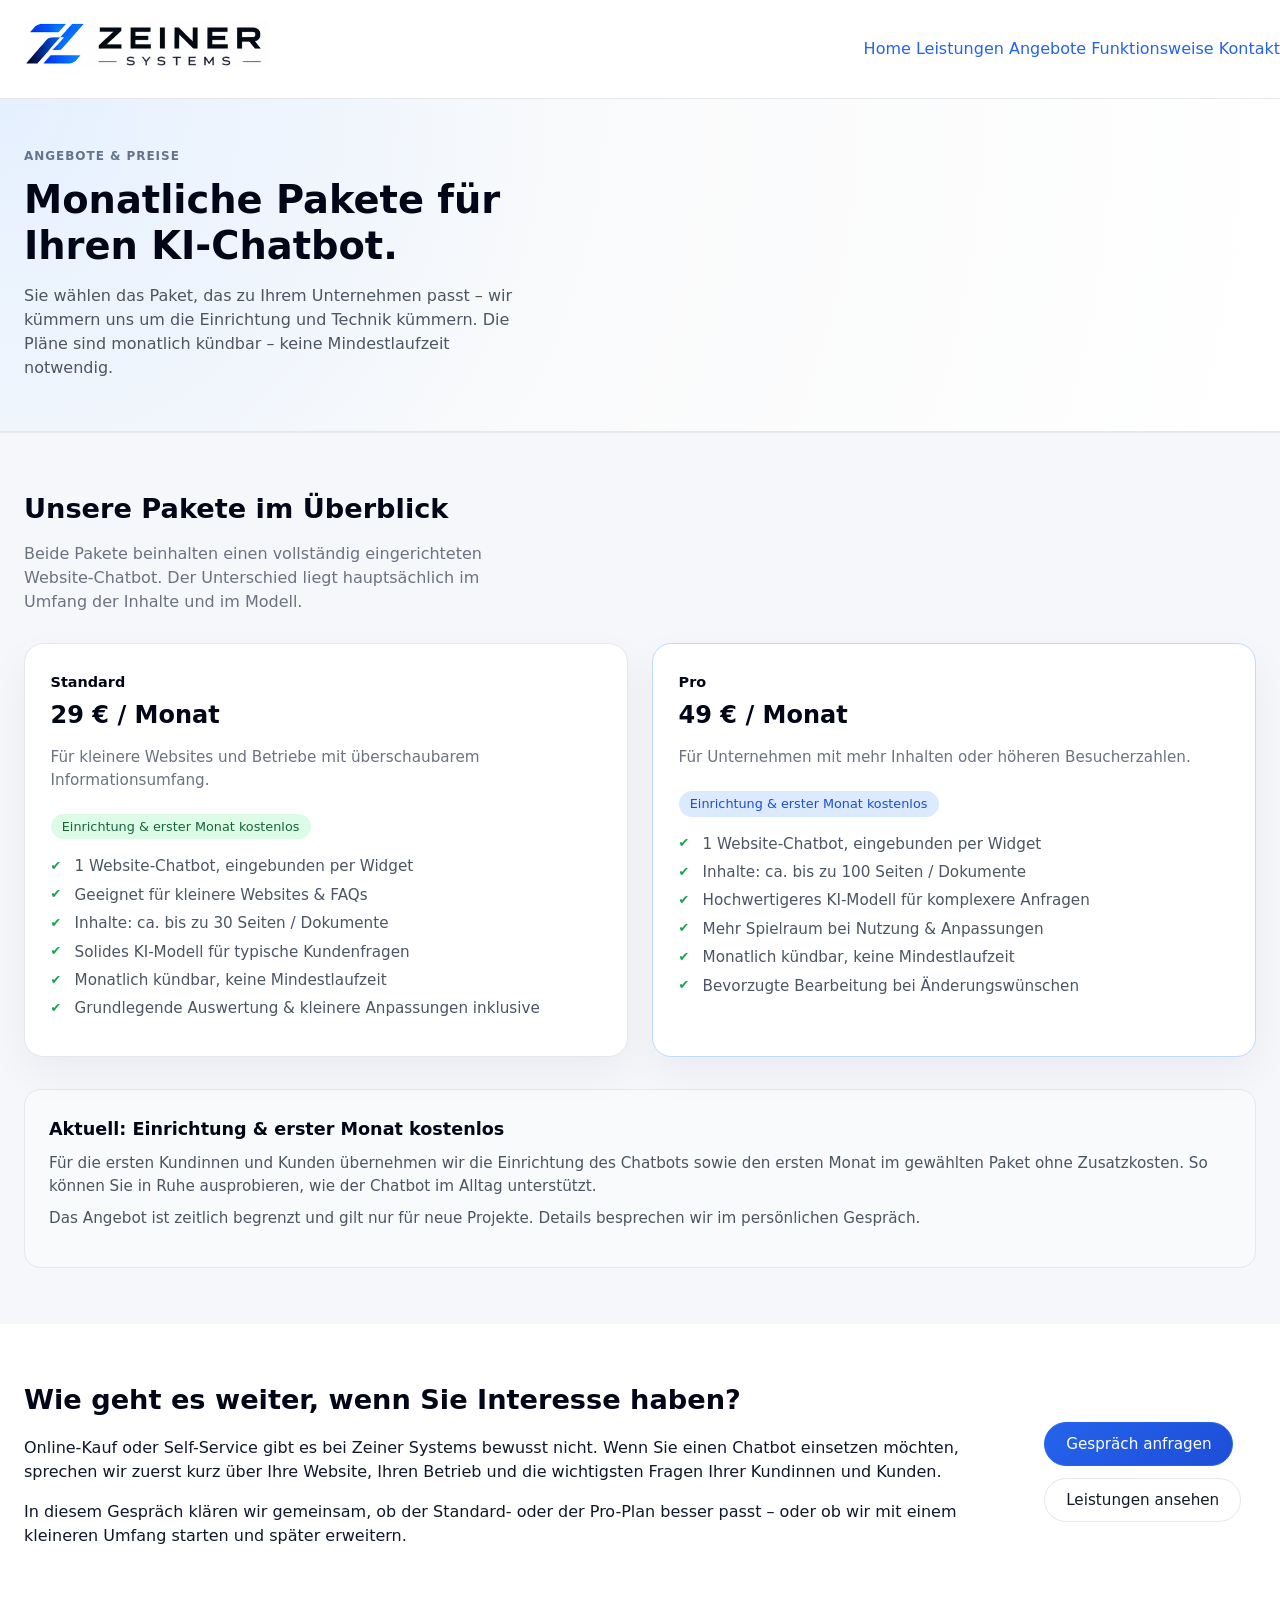
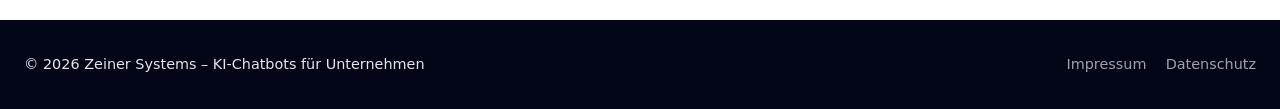
==== angebote.html @ 6e6777f0 "changes" ====
<!DOCTYPE html>
<html lang="de">
<head>
  <meta charset="UTF-8" />
  <title>Angebote &amp; Preise – Zeiner Systems</title>
  <meta name="viewport" content="width=device-width, initial-scale=1" />
  <meta
    name="description"
    content="Übersicht über die monatlichen Pakete von Zeiner Systems – Standard- und Pro-Plan für Ihren KI-Chatbot."
  />
  <link rel="stylesheet" href="style.css" />
</head>
<body>
  <!-- Header / Navigation -->
  <header class="site-header">
    <div class="container header-inner">
      <div class="logo">
        <a href="index.html">
          <img
            src="assets/logo-zeiner-systems.png"
            alt="Zeiner Systems Logo"
            class="logo-image"
          />
        </a>
      </div>
      <nav class="main-nav">
        <a href="index.html">Home</a>
        <a href="leistungen.html">Leistungen</a>
        <a href="angebote.html">Angebote</a>
        <a href="funktionsweise.html">Funktionsweise</a>
        <a href="kontakt.html">Kontakt</a>
      </nav>
    </div>
  </header>

  <main>
    <!-- Page-Hero: kurzer Überblick -->
    <section class="page-hero">
      <div class="container">
        <div class="page-hero-inner">
          <p class="page-eyebrow">Angebote &amp; Preise</p>
          <h1>Monatliche Pakete für Ihren KI-Chatbot.</h1>
          <p class="page-hero-text">
  Sie wählen das Paket, das zu Ihrem Unternehmen passt – wir kümmern uns um die Einrichtung und
  Technik kümmern. Die Pläne sind monatlich kündbar – keine Mindestlaufzeit notwendig.
</p>
        </div>
      </div>
    </section>

    <!-- Pakete: Standard & Pro -->
    <section class="section section-soft">
      <div class="container">
        <h2>Unsere Pakete im Überblick</h2>
        <p class="section-intro">
          Beide Pakete beinhalten einen vollständig eingerichteten Website-Chatbot.
          Der Unterschied liegt hauptsächlich im Umfang der Inhalte und im Modell.
        </p>

        <div class="pricing-grid">
          <!-- Standard-Plan -->
          <article class="pricing-card">
            <div class="pricing-label">Standard</div>
            <p class="pricing-price">29&nbsp;€ / Monat</p>
            <p class="pricing-tagline">
              Für kleinere Websites und Betriebe mit überschaubarem Informationsumfang.
            </p>
            <p class="pricing-badge">
              Einrichtung &amp; erster Monat kostenlos
            </p>
<ul class="check-list">
  <li>1 Website-Chatbot, eingebunden per Widget</li>
  <li>Geeignet für kleinere Websites &amp; FAQs</li>
  <li>Inhalte: ca. bis zu 30 Seiten / Dokumente</li>
  <li>Solides KI-Modell für typische Kundenfragen</li>
  <li>Monatlich kündbar, keine Mindestlaufzeit</li>
  <li>Grundlegende Auswertung &amp; kleinere Anpassungen inklusive</li>
</ul>
          </article>

          <!-- Pro-Plan -->
          <article class="pricing-card pricing-card-pro">
            <div class="pricing-label">Pro</div>
            <p class="pricing-price">49&nbsp;€ / Monat</p>
            <p class="pricing-tagline">
              Für Unternehmen mit mehr Inhalten oder höheren Besucherzahlen.
            </p>
            <p class="pricing-badge">
              Einrichtung &amp; erster Monat kostenlos
            </p>
<ul class="check-list">
  <li>1 Website-Chatbot, eingebunden per Widget</li>
  <li>Inhalte: ca. bis zu 100 Seiten / Dokumente</li>
  <li>Hochwertigeres KI-Modell für komplexere Anfragen</li>
  <li>Mehr Spielraum bei Nutzung &amp; Anpassungen</li>
  <li>Monatlich kündbar, keine Mindestlaufzeit</li>
  <li>Bevorzugte Bearbeitung bei Änderungswünschen</li>
</ul>
          </article>
        </div>

        <!-- Hinweis auf aktuelle Aktion (zusätzlich, etwas ausführlicher) -->
        <div class="card-soft">
          <h3>Aktuell: Einrichtung &amp; erster Monat kostenlos</h3>
          <p>
            Für die ersten Kundinnen und Kunden übernehmen wir die Einrichtung des Chatbots
            sowie den ersten Monat im gewählten Paket ohne Zusatzkosten. So können Sie in Ruhe
            ausprobieren, wie der Chatbot im Alltag unterstützt.
          </p>
          <p class="card-soft-note">
            Das Angebot ist zeitlich begrenzt und gilt nur für neue Projekte.
            Details besprechen wir im persönlichen Gespräch.
          </p>
        </div>
      </div>
    </section>

    <!-- Wie Sie starten können -->
    <section class="section">
      <div class="container cta-row">
        <div>
          <h2>Wie geht es weiter, wenn Sie Interesse haben?</h2>
          <p>
            Online-Kauf oder Self-Service gibt es bei Zeiner Systems bewusst nicht.
            Wenn Sie einen Chatbot einsetzen möchten, sprechen wir zuerst kurz über Ihre
            Website, Ihren Betrieb und die wichtigsten Fragen Ihrer Kundinnen und Kunden.
          </p>
          <p>
            In diesem Gespräch klären wir gemeinsam, ob der Standard- oder der Pro-Plan besser passt
            – oder ob wir mit einem kleineren Umfang starten und später erweitern.
          </p>
        </div>
        <div class="cta-actions">
          <a href="kontakt.html" class="btn btn-primary">Gespräch anfragen</a>
          <a href="leistungen.html" class="btn btn-secondary">Leistungen ansehen</a>
        </div>
      </div>
    </section>
  </main>

  <!-- Footer -->
  <footer class="site-footer">
    <div class="container footer-inner">
      <div class="footer-left">
        <p>© <span id="year"></span> Zeiner Systems – KI-Chatbots für Unternehmen</p>
      </div>
      <div class="footer-right">
        <a href="impressum.html">Impressum</a>
        <a href="datenschutz.html">Datenschutz</a>
      </div>
    </div>
    <script>
      document.getElementById("year").textContent = new Date().getFullYear();
    </script>
  </footer>
</body>
</html>
---- style.css ----
/* Grund-Setup / Reset light */
*,
*::before,
*::after {
  box-sizing: border-box;
}

html {
  scroll-behavior: smooth;
}

body {
  margin: 0;
  font-family: system-ui, -apple-system, BlinkMacSystemFont, "Segoe UI", sans-serif;
  color: #0f172a;
  background-color: #ffffff;
  line-height: 1.5;
  overflow-x: hidden;
}

/* Links allgemein */
a {
  color: #2563eb;
  text-decoration: none;
}

a:hover {
  text-decoration: underline;
}

/* Container für zentrierten Inhalt */
.container {
  max-width: 1280px;
  margin: 0 auto;
  padding: 0 1.5rem;
}

/* Header / Navigation */
.site-header {
  background-color: #ffffff;
  border-bottom: 1px solid #e5e7eb;
  position: sticky;
  top: 0;
  z-index: 40;
}

.header-inner {
  display: flex;
  align-items: center;
  justify-content: space-between;
  padding: 0.6rem 0;
}

.logo a {
  display: inline-flex;
  align-items: center;
  text-decoration: none;
}

.logo {
  margin-left: 0;
}

.logo-image {
  height: 72px;
  display: block;
}

/* Hamburger Button */
.menu-toggle {
  width: 52px;
  height: 52px;
  border-radius: 999px;
  border: 1px solid #dbeafe;
  background: #ffffff;
  display: inline-flex;
  flex-direction: column;
  justify-content: center;
  align-items: center;
  gap: 0.28rem;
  cursor: pointer;
  box-shadow: 0 10px 24px rgba(15, 23, 42, 0.05);
  transition:
    transform 0.14s ease-out,
    box-shadow 0.14s ease-out,
    border-color 0.14s ease-out,
    background-color 0.14s ease-out;
}

.menu-toggle:hover {
  transform: translateY(-1px);
  border-color: #93c5fd;
  background-color: #f8fbff;
  box-shadow: 0 14px 28px rgba(15, 23, 42, 0.08);
}

.menu-toggle span {
  width: 22px;
  height: 2px;
  border-radius: 999px;
  background-color: #0f172a;
  display: block;
}

/* Drawer */
.drawer-backdrop {
  position: fixed;
  inset: 0;
  background: rgba(2, 6, 23, 0.42);
  opacity: 0;
  visibility: hidden;
  transition: opacity 0.2s ease-out, visibility 0.2s ease-out;
  z-index: 45;
}

.site-drawer {
  position: fixed;
  top: 0;
  right: 0;
  width: min(220px, 92vw);
  height: 100vh;
  background: #ffffff;
  border-left: 1px solid #e5e7eb;
  box-shadow: -18px 0 40px rgba(15, 23, 42, 0.12);
  padding: 1.1rem 1.2rem 1.4rem;
  transform: translateX(100%);
  transition: transform 0.24s ease-out;
  z-index: 50;
  display: flex;
  flex-direction: column;
}

body.drawer-open .drawer-backdrop {
  opacity: 1;
  visibility: visible;
}

body.drawer-open .site-drawer {
  transform: translateX(0);
}

body.drawer-open {
  overflow: hidden;
}

.drawer-header {
  display: flex;
  align-items: center;
  justify-content: space-between;
  gap: 1rem;
  margin-bottom: 1rem;
}

.drawer-title {
  margin: 0;
  font-size: 0.95rem;
  font-weight: 600;
  color: #0f172a;
}

.drawer-close {
  width: 44px;
  height: 44px;
  border-radius: 999px;
  border: 1px solid #e5e7eb;
  background: #ffffff;
  position: relative;
  cursor: pointer;
}

.drawer-close span {
  position: absolute;
  top: 50%;
  left: 50%;
  width: 18px;
  height: 2px;
  background: #0f172a;
  border-radius: 999px;
}

.drawer-close span:first-child {
  transform: translate(-50%, -50%) rotate(45deg);
}

.drawer-close span:last-child {
  transform: translate(-50%, -50%) rotate(-45deg);
}

.drawer-nav {
  display: flex;
  flex-direction: column;
  gap: 0.4rem;
}

.drawer-nav a {
  display: block;
  padding: 0.85rem 0.95rem;
  border-radius: 0.9rem;
  color: #0f172a;
  font-weight: 500;
  text-decoration: none;
  background: #ffffff;
  transition: background-color 0.14s ease-out, color 0.14s ease-out;
}

.drawer-nav a:hover {
  background-color: #eff6ff;
  color: #1d4ed8;
  text-decoration: none;
}

.drawer-divider {
  height: 1px;
  background: #e5e7eb;
  margin: 1rem 0;
}

.drawer-nav-secondary a {
  color: #475569;
}

.drawer-cta {
  margin-top: auto;
  padding-top: 1.2rem;
}

/* Hero-Bereich Startseite */
.hero {
  background: radial-gradient(circle at top left, #e5f0ff 0%, #f9fafb 40%, #ffffff 100%);
  padding: 4rem 0 4.5rem;
  border-bottom: 1px solid #e5e7eb;
}

.hero-inner {
  display: flex;
  align-items: center;
  justify-content: space-between;
  gap: 3rem;
}

.hero-text {
  flex: 1;
  max-width: 560px;
}

.hero-text h1 {
  font-size: 2.6rem;
  line-height: 1.1;
  margin: 0 0 1rem;
  color: #020617;
}

.hero-text p {
  margin: 0 0 1.2rem;
  font-size: 1rem;
  color: #4b5563;
}

.hero-actions {
  display: flex;
  flex-wrap: wrap;
  gap: 0.75rem;
  margin-bottom: 0.75rem;
}

.hero-note {
  font-size: 0.9rem;
  color: #6b7280;
  max-width: 32rem;
}

/* Hero: rechte Seite (Video-Karte) */
.hero-media {
  flex: 1;
  display: flex;
  justify-content: flex-end;
}

.hero-video-card {
  width: 100%;
  max-width: 400px;
  border-radius: 1.5rem;
  border: 1px solid #e5e7eb;
  background: #ffffff;
  box-shadow: 0 18px 35px rgba(15, 23, 42, 0.08);
  padding: 1rem 1.2rem 1.3rem;
  display: flex;
  flex-direction: column;
  gap: 0.8rem;
}

.hero-video-label {
  display: inline-flex;
  align-items: center;
  padding: 0.25rem 0.7rem;
  border-radius: 999px;
  font-size: 0.8rem;
  font-weight: 500;
  background: #dbeafe;
  color: #1d4ed8;
}

.hero-video-placeholder {
  border-radius: 1.1rem;
  background: radial-gradient(circle at top left, #1d4ed8, #38bdf8 40%, #eef2ff 100%);
  padding: 1rem;
  min-height: 200px;
  display: flex;
  align-items: center;
  justify-content: center;
}

.hero-video-placeholder-inner {
  background-color: rgba(255, 255, 255, 0.9);
  border-radius: 0.9rem;
  padding: 0.9rem 1rem;
  max-width: 100%;
}

.hero-video-placeholder-inner p {
  margin: 0.4rem 0 0;
  font-size: 0.9rem;
  color: #4b5563;
}

.hero-video-dot-row {
  display: flex;
  gap: 0.25rem;
}

.hero-video-dot {
  width: 6px;
  height: 6px;
  border-radius: 999px;
  background-color: #9ca3af;
}

.hero-video-caption {
  margin: 0;
  font-size: 0.85rem;
  color: #6b7280;
}

/* Page-Hero für Unterseiten */
.page-hero {
  background: radial-gradient(circle at top left, #e5f0ff 0%, #f9fafb 45%, #ffffff 100%);
  border-bottom: 1px solid #e5e7eb;
  padding: 3rem 0 3.2rem;
}

.page-hero-inner {
  max-width: 32rem;
  margin: 0;
}

.page-eyebrow {
  text-transform: uppercase;
  letter-spacing: 0.08em;
  font-size: 0.75rem;
  font-weight: 600;
  color: #64748b;
  margin: 0 0 0.75rem;
}

.page-hero h1 {
  margin: 0 0 0.9rem;
  font-size: 2.4rem;
  line-height: 1.2;
  color: #020617;
}

.page-hero-text {
  margin: 0;
  font-size: 1rem;
  color: #4b5563;
}

/* Buttons */
.btn {
  display: inline-flex;
  align-items: center;
  justify-content: center;
  padding: 0.6rem 1.3rem;
  border-radius: 999px;
  font-size: 0.95rem;
  font-weight: 500;
  border: 1px solid transparent;
  cursor: pointer;
  white-space: nowrap;
}

.btn-primary {
  background: linear-gradient(135deg, #2563eb, #1d4ed8);
  color: #ffffff;
  border-color: #2563eb;
}

.btn-primary:hover {
  background: linear-gradient(135deg, #1d4ed8, #1e40af);
  border-color: #1d4ed8;
  text-decoration: none;
}

.btn-secondary {
  background-color: #ffffff;
  color: #111827;
  border-color: #e5e7eb;
}

.btn-secondary:hover {
  background-color: #f3f4f6;
  text-decoration: none;
}

/* Allgemeine Sektionen */
.section {
  padding: 3.5rem 0;
}

.section-alt {
  background-color: #ffffff;
  border-top: 1px solid #e5e7eb;
  border-bottom: 1px solid #e5e7eb;
}

.section-soft {
  background-color: #f5f7fb;
  border-top: 1px solid #e5e7eb;
}

.section h2 {
  font-size: 1.7rem;
  margin: 0 0 0.75rem;
  color: #020617;
}

.section-intro {
  margin: 0 0 1.8rem;
  color: #6b7280;
  max-width: 32rem;
}

/* Kachel-Grid (Übersicht auf Home) */
.section-tiles {
  background-color: #ffffff;
  border-bottom: 1px solid #e5e7eb;
}

.tile-grid {
  display: grid;
  grid-template-columns: repeat(auto-fit, minmax(230px, 1fr));
  gap: 1.5rem;
}

.tile {
  display: block;
  padding: 1.4rem 1.4rem 1.5rem;
  border-radius: 1rem;
  border: 1px solid #dbeafe;
  background: linear-gradient(135deg, #e0edff 0%, #f9fafb 50%, #ffffff 100%);
  text-decoration: none;
  color: inherit;
  box-shadow: 0 10px 24px rgba(15, 23, 42, 0.04);
  transition:
    transform 0.14s ease-out,
    box-shadow 0.14s ease-out,
    border-color 0.14s ease-out;
}

.tile h3 {
  margin: 0 0 0.5rem;
  font-size: 1.1rem;
  color: #0f172a;
}

.tile p {
  margin: 0;
  font-size: 0.95rem;
  color: #6b7280;
}

.tile:hover {
  transform: translateY(-3px);
  box-shadow: 0 16px 32px rgba(15, 23, 42, 0.1);
  border-color: #2563eb;
  background: linear-gradient(135deg, #dbeafe 0%, #eff6ff 50%, #ffffff 100%);
  text-decoration: none;
}

/* Leistungen: Service-Grid */
.service-grid {
  display: grid;
  grid-template-columns: repeat(auto-fit, minmax(240px, 1fr));
  gap: 1.5rem;
  margin-top: 1.8rem;
}

.service-card {
  position: relative;
  padding: 1.5rem 1.4rem 1.6rem;
  background-color: #f9fafb;
  border-radius: 1rem;
  border: 1px solid #e5e7eb;
  box-shadow: 0 12px 25px rgba(15, 23, 42, 0.04);
}

.service-card h3 {
  margin: 0 0 0.6rem;
  font-size: 1.1rem;
  color: #0f172a;
}

.service-card p {
  margin: 0;
  font-size: 0.95rem;
  color: #6b7280;
}

.service-pill {
  display: inline-flex;
  align-items: center;
  justify-content: center;
  padding: 0.18rem 0.7rem;
  border-radius: 999px;
  font-size: 0.75rem;
  font-weight: 600;
  letter-spacing: 0.08em;
  text-transform: uppercase;
  background-color: #dbeafe;
  color: #1d4ed8;
  margin-bottom: 0.75rem;
}

/* Card-Soft */
.card-soft {
  margin-top: 2rem;
  padding: 1.6rem 1.5rem 1.7rem;
  background-color: #f9fafb;
  border-radius: 1rem;
  border: 1px solid #e5e7eb;
}

.card-soft h3 {
  margin: 0 0 0.6rem;
  font-size: 1.1rem;
  color: #020617;
}

.card-soft p {
  margin: 0 0 0.6rem;
  font-size: 0.95rem;
  color: #4b5563;
}

.card-soft-note {
  font-size: 0.9rem;
  color: #6b7280;
}

/* Vorteile / Benefits */
.benefits {
  display: grid;
  grid-template-columns: repeat(auto-fit, minmax(230px, 1fr));
  gap: 1.5rem;
  margin-top: 1.8rem;
}

.benefit {
  padding: 1.4rem 1.4rem 1.5rem;
  background-color: #ffffff;
  border-radius: 1rem;
  border: 1px solid #e5e7eb;
}

.benefit h3 {
  margin: 0 0 0.5rem;
  font-size: 1.05rem;
  color: #111827;
}

.benefit p {
  margin: 0;
  font-size: 0.95rem;
  color: #6b7280;
}

/* Pricing (Angebote) */
.pricing-grid {
  display: grid;
  grid-template-columns: repeat(auto-fit, minmax(280px, 1fr));
  gap: 1.5rem;
  margin-top: 1.8rem;
}

.pricing-card {
  position: relative;
  padding: 1.8rem 1.6rem 1.9rem;
  background-color: #ffffff;
  border-radius: 1.2rem;
  border: 1px solid #e5e7eb;
  box-shadow: 0 16px 40px rgba(15, 23, 42, 0.05);
  transition:
    transform 0.16s ease-out,
    box-shadow 0.16s ease-out,
    border-color 0.16s ease-out,
    background-color 0.16s ease-out;
}

.pricing-card:hover {
  transform: translateY(-4px) scale(1.01);
  box-shadow: 0 22px 50px rgba(15, 23, 42, 0.08);
  border-color: #bfdbfe;
  background: radial-gradient(circle at top left, #eff6ff 0%, #ffffff 55%);
}

.pricing-label {
  font-size: 0.9rem;
  font-weight: 600;
  color: #020617;
  margin: 0 0 0.2rem;
}

.pricing-price {
  margin: 0.1rem 0 0.8rem;
  font-size: 1.5rem;
  font-weight: 600;
  color: #020617;
}

.pricing-tagline {
  margin: 0 0 0.6rem;
  font-size: 0.95rem;
  color: #6b7280;
}

.pricing-badge {
  display: inline-flex;
  align-items: center;
  padding: 0.2rem 0.7rem;
  border-radius: 999px;
  font-size: 0.8rem;
  font-weight: 500;
  background: #dcfce7;
  color: #166534;
  margin-bottom: 0.8rem;
}

.pricing-card-pro {
  border-color: #bfdbfe;
}

.pricing-card-pro .pricing-badge {
  background: #dbeafe;
  color: #1d4ed8;
}

/* Zwei-Spalten-Layout */
.two-column {
  display: grid;
  grid-template-columns: minmax(0, 1.1fr) minmax(0, 1fr);
  gap: 2rem;
}

.two-column p {
  color: #4b5563;
}

/* Info-Blocks */
.fast-grid {
  margin-top: 1.8rem;
}

.info-block {
  padding: 1.6rem 1.5rem 1.7rem;
  border-radius: 1rem;
  border: 1px solid #dbeafe;
  background: radial-gradient(circle at top left, #e0edff 0%, #f9fafb 45%, #ffffff 100%);
  box-shadow: 0 10px 24px rgba(15, 23, 42, 0.04);
}

.info-block h3 {
  margin: 0 0 0.6rem;
  font-size: 1.1rem;
  color: #020617;
}

.info-block p {
  margin: 0 0 0.75rem;
  font-size: 0.95rem;
  color: #4b5563;
}

.info-block-primary {
  border-color: #bfdbfe;
  background: radial-gradient(circle at top left, #dbeafe 0%, #eff6ff 45%, #ffffff 100%);
}

.info-note {
  margin-top: 0.4rem;
  font-size: 0.9rem;
  color: #6b7280;
}

/* Check-List */
.check-list {
  list-style: none;
  padding: 0;
  margin: 0.2rem 0 0;
}

.check-list li {
  position: relative;
  padding-left: 1.5rem;
  margin-bottom: 0.35rem;
  font-size: 0.95rem;
  color: #4b5563;
}

.check-list li::before {
  content: "✔";
  position: absolute;
  left: 0;
  top: 0.04rem;
  font-size: 0.8rem;
  color: #16a34a;
}

/* CTA-Reihe */
.cta-row {
  display: flex;
  align-items: center;
  justify-content: space-between;
  gap: 2rem;
}

.cta-actions {
  display: flex;
  flex-wrap: wrap;
  gap: 0.75rem;
}

/* Footer */
.site-footer {
  background-color: #020617;
  color: #e5e7eb;
  padding: 1.2rem 0;
  font-size: 0.9rem;
}

.footer-inner {
  display: flex;
  align-items: center;
  justify-content: space-between;
  gap: 1rem;
}

.footer-right {
  display: flex;
  gap: 1.2rem;
}

.footer-right a {
  color: #9ca3af;
}

.footer-right a:hover {
  color: #ffffff;
}

/* Responsiveness */
@media (max-width: 900px) {
  .logo-image {
    height: 54px;
  }

  .hero-inner {
    flex-direction: column;
    align-items: flex-start;
  }

  .hero-media {
    width: 100%;
    justify-content: flex-start;
  }

  .hero-video-card {
    max-width: 100%;
  }

  .two-column {
    grid-template-columns: minmax(0, 1fr);
  }

  .cta-row {
    flex-direction: column;
    align-items: flex-start;
  }
}

@media (max-width: 640px) {
  .hero {
    padding: 3rem 0 3.2rem;
  }

  .hero-text h1 {
    font-size: 2rem;
  }

  .page-hero {
    padding: 2.4rem 0 2.8rem;
  }

  .page-hero h1 {
    font-size: 1.8rem;
  }

  .logo-image {
    height: 42px;
  }

  .menu-toggle {
    width: 48px;
    height: 48px;
  }

  .site-footer {
    text-align: left;
  }

  .footer-inner {
    flex-direction: column;
    align-items: flex-start;
  }
}
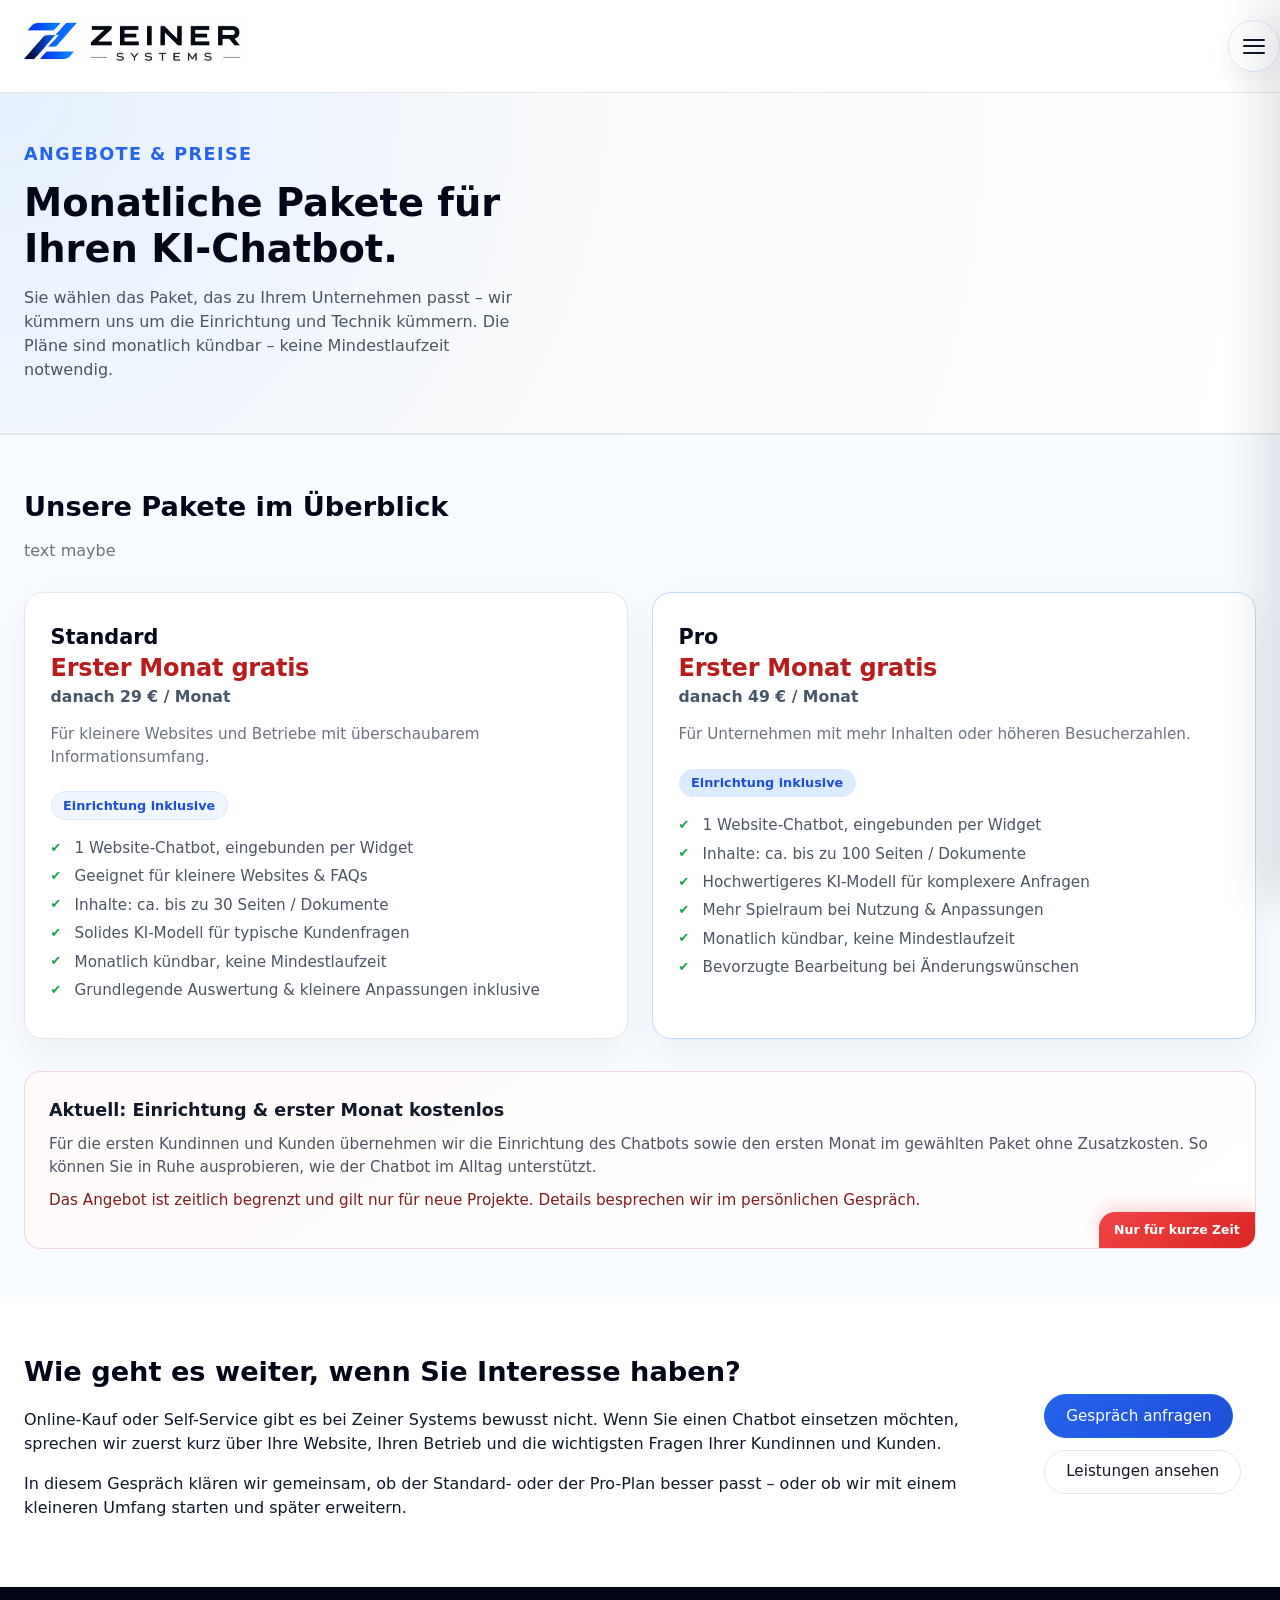
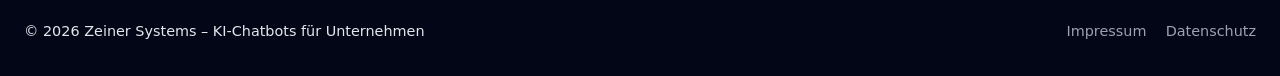
==== commit 5a458af3: "update" ====
--- a/angebote.html
+++ b/angebote.html
@@ -23,15 +23,53 @@
           />
         </a>
       </div>
-      <nav class="main-nav">
-        <a href="index.html">Home</a>
-        <a href="leistungen.html">Leistungen</a>
-        <a href="angebote.html">Angebote</a>
-        <a href="funktionsweise.html">Funktionsweise</a>
-        <a href="kontakt.html">Kontakt</a>
-      </nav>
+
+      <button
+        class="menu-toggle"
+        type="button"
+        aria-label="Menü öffnen"
+        aria-expanded="false"
+        aria-controls="site-drawer"
+      >
+        <span></span>
+        <span></span>
+        <span></span>
+      </button>
     </div>
   </header>
+
+  <!-- Overlay -->
+  <div class="drawer-backdrop" id="drawer-backdrop"></div>
+
+  <!-- Drawer / Seitenmenü -->
+  <aside class="site-drawer" id="site-drawer" aria-hidden="true">
+    <div class="drawer-header">
+      <p class="drawer-title">Menü</p>
+      <button class="drawer-close" type="button" aria-label="Menü schließen">
+        <span></span>
+        <span></span>
+      </button>
+    </div>
+
+    <nav class="drawer-nav">
+      <a href="index.html">Home</a>
+      <a href="leistungen.html">Leistungen & Ablauf</a>
+      <a href="angebote.html">Angebote</a>
+      <a href="funktionsweise.html">Funktionsweise</a>
+      <a href="kontakt.html">Kontakt</a>
+    </nav>
+
+    <div class="drawer-divider"></div>
+
+    <nav class="drawer-nav drawer-nav-secondary">
+      <a href="datenschutz.html">Datenschutz</a>
+      <a href="impressum.html">Impressum</a>
+    </nav>
+
+    <div class="drawer-cta">
+      <a href="kontakt.html" class="btn btn-primary">Gespräch anfragen</a>
+    </div>
+  </aside>
 
   <main>
     <!-- Page-Hero: kurzer Überblick -->
@@ -53,21 +91,19 @@
       <div class="container">
         <h2>Unsere Pakete im Überblick</h2>
         <p class="section-intro">
-          Beide Pakete beinhalten einen vollständig eingerichteten Website-Chatbot.
-          Der Unterschied liegt hauptsächlich im Umfang der Inhalte und im Modell.
-        </p>
-
+         text maybe
         <div class="pricing-grid">
           <!-- Standard-Plan -->
           <article class="pricing-card">
-            <div class="pricing-label">Standard</div>
-            <p class="pricing-price">29&nbsp;€ / Monat</p>
-            <p class="pricing-tagline">
-              Für kleinere Websites und Betriebe mit überschaubarem Informationsumfang.
-            </p>
-            <p class="pricing-badge">
-              Einrichtung &amp; erster Monat kostenlos
-            </p>
+           <div class="pricing-label">Standard</div>
+<p class="pricing-highlight">Erster Monat gratis</p>
+<p class="pricing-after">danach 29&nbsp;€ / Monat</p>
+<p class="pricing-tagline">
+  Für kleinere Websites und Betriebe mit überschaubarem Informationsumfang.
+</p>
+<p class="pricing-badge">
+  Einrichtung inklusive
+</p>
 <ul class="check-list">
   <li>1 Website-Chatbot, eingebunden per Widget</li>
   <li>Geeignet für kleinere Websites &amp; FAQs</li>
@@ -80,14 +116,15 @@
 
           <!-- Pro-Plan -->
           <article class="pricing-card pricing-card-pro">
-            <div class="pricing-label">Pro</div>
-            <p class="pricing-price">49&nbsp;€ / Monat</p>
-            <p class="pricing-tagline">
-              Für Unternehmen mit mehr Inhalten oder höheren Besucherzahlen.
-            </p>
-            <p class="pricing-badge">
-              Einrichtung &amp; erster Monat kostenlos
-            </p>
+          <div class="pricing-label">Pro</div>
+<p class="pricing-highlight">Erster Monat gratis</p>
+<p class="pricing-after">danach 49&nbsp;€ / Monat</p>
+<p class="pricing-tagline">
+  Für Unternehmen mit mehr Inhalten oder höheren Besucherzahlen.
+</p>
+<p class="pricing-badge">
+  Einrichtung inklusive
+</p>
 <ul class="check-list">
   <li>1 Website-Chatbot, eingebunden per Widget</li>
   <li>Inhalte: ca. bis zu 100 Seiten / Dokumente</li>
@@ -100,18 +137,20 @@
         </div>
 
         <!-- Hinweis auf aktuelle Aktion (zusätzlich, etwas ausführlicher) -->
-        <div class="card-soft">
-          <h3>Aktuell: Einrichtung &amp; erster Monat kostenlos</h3>
-          <p>
-            Für die ersten Kundinnen und Kunden übernehmen wir die Einrichtung des Chatbots
-            sowie den ersten Monat im gewählten Paket ohne Zusatzkosten. So können Sie in Ruhe
-            ausprobieren, wie der Chatbot im Alltag unterstützt.
-          </p>
-          <p class="card-soft-note">
-            Das Angebot ist zeitlich begrenzt und gilt nur für neue Projekte.
-            Details besprechen wir im persönlichen Gespräch.
-          </p>
-        </div>
+        <div class="card-soft promo-card">
+  <div class="promo-corner-badge">Nur für kurze Zeit</div>
+
+  <h3>Aktuell: Einrichtung &amp; erster Monat kostenlos</h3>
+  <p>
+    Für die ersten Kundinnen und Kunden übernehmen wir die Einrichtung des Chatbots
+    sowie den ersten Monat im gewählten Paket ohne Zusatzkosten. So können Sie in Ruhe
+    ausprobieren, wie der Chatbot im Alltag unterstützt.
+  </p>
+  <p class="card-soft-note">
+    Das Angebot ist zeitlich begrenzt und gilt nur für neue Projekte.
+    Details besprechen wir im persönlichen Gespräch.
+  </p>
+</div>
       </div>
     </section>
 
@@ -149,9 +188,11 @@
         <a href="datenschutz.html">Datenschutz</a>
       </div>
     </div>
-    <script>
-      document.getElementById("year").textContent = new Date().getFullYear();
-    </script>
   </footer>
+
+  <script src="script.js"></script>
+  <script>
+    document.getElementById("year").textContent = new Date().getFullYear();
+  </script>
 </body>
 </html>
--- a/style.css
+++ b/style.css
@@ -28,14 +28,14 @@
   text-decoration: underline;
 }
 
-/* Container für zentrierten Inhalt */
+/* Container */
 .container {
   max-width: 1280px;
   margin: 0 auto;
   padding: 0 1.5rem;
 }
 
-/* Header / Navigation */
+/* Header */
 .site-header {
   background-color: #ffffff;
   border-bottom: 1px solid #e5e7eb;
@@ -62,11 +62,11 @@
 }
 
 .logo-image {
-  height: 72px;
+  height: 66px;
   display: block;
 }
 
-/* Hamburger Button */
+/* Hamburger */
 .menu-toggle {
   width: 52px;
   height: 52px;
@@ -224,10 +224,10 @@
   padding-top: 1.2rem;
 }
 
-/* Hero-Bereich Startseite */
+/* Hero */
 .hero {
-  background: radial-gradient(circle at top left, #e5f0ff 0%, #f9fafb 40%, #ffffff 100%);
-  padding: 4rem 0 4.5rem;
+  background: radial-gradient(circle at top left, #dbeafe 0%, #eff6ff 34%, #ffffff 100%);
+  padding: 3.6rem 0 4rem;
   border-bottom: 1px solid #e5e7eb;
 }
 
@@ -243,33 +243,60 @@
   max-width: 560px;
 }
 
+.hero-eyebrow {
+  margin: 0 0 0.8rem;
+  font-size: 1.3rem;
+  font-weight: 600;
+  letter-spacing: 0.08em;
+  text-transform: uppercase;
+  color: #2563eb;
+}
+
 .hero-text h1 {
-  font-size: 2.6rem;
-  line-height: 1.1;
+  font-size: 2.7rem;
+  line-height: 1.08;
   margin: 0 0 1rem;
   color: #020617;
 }
 
-.hero-text p {
+.hero-lead {
   margin: 0 0 1.2rem;
-  font-size: 1rem;
-  color: #4b5563;
+  font-size: 1.02rem;
+  color: #475569;
+  max-width: 34rem;
 }
 
 .hero-actions {
   display: flex;
   flex-wrap: wrap;
   gap: 0.75rem;
-  margin-bottom: 0.75rem;
-}
-
-.hero-note {
-  font-size: 0.9rem;
-  color: #6b7280;
-  max-width: 32rem;
-}
-
-/* Hero: rechte Seite (Video-Karte) */
+  margin-bottom: 1rem;
+}
+
+.hero-badges {
+  display: flex;
+  flex-wrap: wrap;
+  gap: 0.6rem;
+}
+
+.hero-badges-top {
+  margin-top: 0.25rem;
+}
+
+.hero-badge {
+  display: inline-flex;
+  align-items: center;
+  padding: 0.42rem 0.82rem;
+  border-radius: 999px;
+  background: #ffffff;
+  border: 1px solid #dbeafe;
+  color: #334155;
+  font-size: 0.86rem;
+  font-weight: 500;
+  box-shadow: 0 8px 18px rgba(15, 23, 42, 0.04);
+}
+
+/* Hero rechts */
 .hero-media {
   flex: 1;
   display: flex;
@@ -280,7 +307,7 @@
   width: 100%;
   max-width: 400px;
   border-radius: 1.5rem;
-  border: 1px solid #e5e7eb;
+  border: 1px solid #dbeafe;
   background: #ffffff;
   box-shadow: 0 18px 35px rgba(15, 23, 42, 0.08);
   padding: 1rem 1.2rem 1.3rem;
@@ -302,7 +329,7 @@
 
 .hero-video-placeholder {
   border-radius: 1.1rem;
-  background: radial-gradient(circle at top left, #1d4ed8, #38bdf8 40%, #eef2ff 100%);
+  background: linear-gradient(135deg, #2563eb 0%, #38bdf8 55%, #e0f2fe 100%);
   padding: 1rem;
   min-height: 200px;
   display: flex;
@@ -311,7 +338,7 @@
 }
 
 .hero-video-placeholder-inner {
-  background-color: rgba(255, 255, 255, 0.9);
+  background-color: rgba(255, 255, 255, 0.92);
   border-radius: 0.9rem;
   padding: 0.9rem 1rem;
   max-width: 100%;
@@ -341,7 +368,7 @@
   color: #6b7280;
 }
 
-/* Page-Hero für Unterseiten */
+/* Unterseiten */
 .page-hero {
   background: radial-gradient(circle at top left, #e5f0ff 0%, #f9fafb 45%, #ffffff 100%);
   border-bottom: 1px solid #e5e7eb;
@@ -356,9 +383,9 @@
 .page-eyebrow {
   text-transform: uppercase;
   letter-spacing: 0.08em;
-  font-size: 0.75rem;
+  font-size: 1.1rem;
   font-weight: 600;
-  color: #64748b;
+  color: #2563eb;
   margin: 0 0 0.75rem;
 }
 
@@ -412,9 +439,9 @@
   text-decoration: none;
 }
 
-/* Allgemeine Sektionen */
+/* Sektionen */
 .section {
-  padding: 3.5rem 0;
+  padding: 3.2rem 0;
 }
 
 .section-alt {
@@ -424,7 +451,7 @@
 }
 
 .section-soft {
-  background-color: #f5f7fb;
+  background-color: #f8fbff;
   border-top: 1px solid #e5e7eb;
 }
 
@@ -435,12 +462,12 @@
 }
 
 .section-intro {
-  margin: 0 0 1.8rem;
+  margin: 0 0 1.6rem;
   color: #6b7280;
   max-width: 32rem;
 }
 
-/* Kachel-Grid (Übersicht auf Home) */
+/* Home Tiles */
 .section-tiles {
   background-color: #ffffff;
   border-bottom: 1px solid #e5e7eb;
@@ -449,50 +476,123 @@
 .tile-grid {
   display: grid;
   grid-template-columns: repeat(auto-fit, minmax(230px, 1fr));
-  gap: 1.5rem;
-}
-
+  gap: 1.2rem;
+}
+
+.tile-grid-strong {
+  grid-template-columns: repeat(2, minmax(0, 1fr));
+  gap: 1.35rem;
+}
 .tile {
   display: block;
-  padding: 1.4rem 1.4rem 1.5rem;
-  border-radius: 1rem;
-  border: 1px solid #dbeafe;
-  background: linear-gradient(135deg, #e0edff 0%, #f9fafb 50%, #ffffff 100%);
+  padding: 1.45rem 1.3rem 1.35rem;
+  border-radius: 1.2rem;
   text-decoration: none;
   color: inherit;
-  box-shadow: 0 10px 24px rgba(15, 23, 42, 0.04);
+  box-shadow: 0 14px 30px rgba(15, 23, 42, 0.07);
   transition:
-    transform 0.14s ease-out,
-    box-shadow 0.14s ease-out,
-    border-color 0.14s ease-out;
+    transform 0.18s ease-out,
+    box-shadow 0.18s ease-out,
+    border-color 0.18s ease-out,
+    background 0.18s ease-out;
+}
+
+.tile:hover {
+  transform: translateY(-6px);
+  box-shadow: 0 22px 42px rgba(15, 23, 42, 0.12);
+  text-decoration: none;
 }
 
 .tile h3 {
-  margin: 0 0 0.5rem;
-  font-size: 1.1rem;
+  margin: 0 0 0.45rem;
+  font-size: 1.08rem;
   color: #0f172a;
 }
 
 .tile p {
   margin: 0;
-  font-size: 0.95rem;
-  color: #6b7280;
-}
-
-.tile:hover {
-  transform: translateY(-3px);
-  box-shadow: 0 16px 32px rgba(15, 23, 42, 0.1);
-  border-color: #2563eb;
-  background: linear-gradient(135deg, #dbeafe 0%, #eff6ff 50%, #ffffff 100%);
-  text-decoration: none;
-}
-
-/* Leistungen: Service-Grid */
+  font-size: 0.94rem;
+  color: #475569;
+  max-width: 19rem;
+}
+
+.tile-strong {
+  border: 1px solid transparent;
+  min-height: 205px;
+}
+
+.tile-blue,
+.tile-indigo,
+.tile-cyan,
+.tile-slate,
+.tile-sky {
+  background: linear-gradient(145deg, #edf4ff 0%, #f7faff 58%, #ffffff 100%);
+  border-color: #cfe0ff;
+}
+
+.tile-blue:hover,
+.tile-indigo:hover,
+.tile-cyan:hover,
+.tile-slate:hover,
+.tile-sky:hover {
+  background: linear-gradient(145deg, #e1edff 0%, #f2f7ff 58%, #ffffff 100%);
+  border-color: #9ec5ff;
+}
+
+
+.tile-link {
+  display: inline-flex;
+  align-items: center;
+  margin-top: 1rem;
+  font-size: 0.88rem;
+  font-weight: 600;
+  color: #1d4ed8;
+}
+
+.tile-link::after {
+  content: "→";
+  margin-left: 0.4rem;
+  transition: transform 0.16s ease-out;
+}
+
+.tile:hover .tile-link::after {
+  transform: translateX(3px);
+}
+
+.tile:hover .tile-icon {
+  border-color: #60a5fa;
+  box-shadow: 0 10px 22px rgba(37, 99, 235, 0.14);
+}
+
+/* Leistungen */
 .service-grid {
   display: grid;
   grid-template-columns: repeat(auto-fit, minmax(240px, 1fr));
   gap: 1.5rem;
   margin-top: 1.8rem;
+}
+
+.steps-grid {
+  grid-template-columns: repeat(6, minmax(0, 1fr));
+  max-width: 1120px;
+  gap: 1.35rem;
+}
+
+.steps-grid .step-card {
+  grid-column: span 2;
+  min-height: 0;
+}
+
+.steps-grid .step-card:nth-child(4) {
+  grid-column: 2 / span 2;
+}
+
+.steps-grid .step-card:nth-child(5) {
+  grid-column: 4 / span 2;
+}
+
+.step-card p {
+  max-width: 30rem;
 }
 
 .service-card {
@@ -557,34 +657,141 @@
   color: #6b7280;
 }
 
-/* Vorteile / Benefits */
-.benefits {
+.promo-card {
+  position: relative;
+  border-color: #f3d6d6;
+  background: linear-gradient(145deg, #fffafa 0%, #ffffff 100%);
+  overflow: hidden;
+}
+
+.promo-card h3 {
+  color: #111827;
+}
+
+.promo-card .card-soft-note {
+  color: #7f1d1d;
+}
+
+.promo-corner-badge {
+  position: absolute;
+  right: 0;
+  bottom: 0;
+  padding: 0.55rem 0.95rem;
+  background: linear-gradient(135deg, #ef4444, #dc2626);
+  color: #ffffff;
+  font-size: 0.78rem;
+  font-weight: 700;
+  border-top-left-radius: 1rem;
+  box-shadow: 0 -6px 18px rgba(220, 38, 38, 0.18);
+}
+
+/* Benefits Accordion */
+.benefit-accordion {
   display: grid;
-  grid-template-columns: repeat(auto-fit, minmax(230px, 1fr));
-  gap: 1.5rem;
-  margin-top: 1.8rem;
-}
-
-.benefit {
-  padding: 1.4rem 1.4rem 1.5rem;
-  background-color: #ffffff;
+  grid-template-columns: repeat(2, minmax(0, 1fr));
+  gap: 1.2rem;
+  margin-top: 1.5rem;
+}
+
+.benefit-item {
+  width: 100%;
+  text-align: left;
+  padding: 1.2rem 1.2rem 1.25rem;
+  background: linear-gradient(145deg, #f8fbff 0%, #ffffff 100%);
+  border: 1px solid #dbeafe;
   border-radius: 1rem;
-  border: 1px solid #e5e7eb;
-}
-
-.benefit h3 {
-  margin: 0 0 0.5rem;
-  font-size: 1.05rem;
+  box-shadow: 0 10px 24px rgba(15, 23, 42, 0.04);
+  cursor: pointer;
+  transition:
+    transform 0.16s ease-out,
+    box-shadow 0.16s ease-out,
+    border-color 0.16s ease-out,
+    background 0.16s ease-out;
+}
+
+.benefit-item:hover {
+  transform: translateY(-3px);
+  box-shadow: 0 16px 30px rgba(15, 23, 42, 0.08);
+}
+
+/* einzelne Farbakzente pro Karte */
+.benefit-item {
+  width: 100%;
+  text-align: left;
+  padding: 1.2rem 1.2rem 1.25rem;
+  background: linear-gradient(145deg, #eef4ff 0%, #ffffff 100%);
+  border: 1px solid #cfe0ff;
+  border-radius: 1rem;
+  box-shadow: 0 10px 24px rgba(15, 23, 42, 0.04);
+  cursor: pointer;
+  transition:
+    transform 0.16s ease-out,
+    box-shadow 0.16s ease-out,
+    border-color 0.16s ease-out,
+    background 0.16s ease-out;
+}
+
+.benefit-item:hover {
+  transform: translateY(-3px);
+  box-shadow: 0 16px 30px rgba(15, 23, 42, 0.08);
+  border-color: #93c5fd;
+  background: linear-gradient(145deg, #e3eeff 0%, #ffffff 100%);
+}
+
+.benefit-item-head {
+  display: flex;
+  align-items: center;
+  justify-content: space-between;
+  gap: 1rem;
+  margin-bottom: 0.55rem;
+}
+
+.benefit-item-title {
+  font-size: 1.03rem;
+  font-weight: 700;
   color: #111827;
 }
 
-.benefit p {
-  margin: 0;
+.benefit-item-toggle {
+  font-size: 0.82rem;
+  font-weight: 600;
+  color: #2563eb;
+  white-space: nowrap;
+}
+
+.benefit-item-preview {
+  display: block;
   font-size: 0.95rem;
-  color: #6b7280;
-}
-
-/* Pricing (Angebote) */
+  color: #475569;
+  line-height: 1.55;
+}
+
+.benefit-item-content {
+  display: block;
+  max-height: 0;
+  overflow: hidden;
+  opacity: 0;
+  margin-top: 0;
+  font-size: 0.94rem;
+  color: #64748b;
+  line-height: 1.6;
+  transition:
+    max-height 0.24s ease,
+    opacity 0.2s ease,
+    margin-top 0.2s ease;
+}
+
+.benefit-item.is-open .benefit-item-content {
+  max-height: 220px;
+  opacity: 1;
+  margin-top: 0.8rem;
+}
+
+.benefit-item.is-open .benefit-item-toggle {
+  color: #1d4ed8;
+}
+
+/* Pricing */
 .pricing-grid {
   display: grid;
   grid-template-columns: repeat(auto-fit, minmax(280px, 1fr));
@@ -614,10 +821,26 @@
 }
 
 .pricing-label {
-  font-size: 0.9rem;
+  font-size: 1.3rem;
   font-weight: 600;
   color: #020617;
   margin: 0 0 0.2rem;
+}
+
+.pricing-highlight {
+  margin: 0 0 0.16rem;
+  font-size: 1.5rem;
+  line-height: 1.08;
+  font-weight: 750;
+  color: #b91c1c;
+  letter-spacing: -0.01em;
+}
+
+.pricing-after {
+  margin: 0 0 0.95rem;
+  font-size: 0.98rem;
+  font-weight: 600;
+  color: #475569;
 }
 
 .pricing-price {
@@ -636,15 +859,15 @@
 .pricing-badge {
   display: inline-flex;
   align-items: center;
-  padding: 0.2rem 0.7rem;
+  padding: 0.24rem 0.72rem;
   border-radius: 999px;
   font-size: 0.8rem;
-  font-weight: 500;
-  background: #dcfce7;
-  color: #166534;
-  margin-bottom: 0.8rem;
-}
-
+  font-weight: 600;
+  background: #eff6ff;
+  color: #1d4ed8;
+  margin-bottom: 0.85rem;
+  border: 1px solid #dbeafe;
+}
 .pricing-card-pro {
   border-color: #bfdbfe;
 }
@@ -654,7 +877,7 @@
   color: #1d4ed8;
 }
 
-/* Zwei-Spalten-Layout */
+/* Layouts */
 .two-column {
   display: grid;
   grid-template-columns: minmax(0, 1.1fr) minmax(0, 1fr);
@@ -665,7 +888,6 @@
   color: #4b5563;
 }
 
-/* Info-Blocks */
 .fast-grid {
   margin-top: 1.8rem;
 }
@@ -725,7 +947,19 @@
   color: #16a34a;
 }
 
-/* CTA-Reihe */
+/* Home CTA */
+.home-cta-section {
+  border-top: 1px solid #e5e7eb;
+}
+
+.home-cta {
+  display: flex;
+  align-items: center;
+  justify-content: space-between;
+  gap: 2rem;
+}
+
+/* CTA allgemein */
 .cta-row {
   display: flex;
   align-items: center;
@@ -767,7 +1001,7 @@
   color: #ffffff;
 }
 
-/* Responsiveness */
+/* Responsive */
 @media (max-width: 900px) {
   .logo-image {
     height: 54px;
@@ -787,11 +1021,29 @@
     max-width: 100%;
   }
 
-  .two-column {
+  .tile-grid-strong {
+  grid-template-columns: 1fr;
+}
+
+.benefit-accordion {
+  grid-template-columns: 1fr;
+}
+
+.steps-grid {
+  grid-template-columns: 1fr;
+  max-width: 100%;
+}
+
+.steps-grid .step-card,
+.steps-grid .step-card:nth-child(4),
+.steps-grid .step-card:nth-child(5) {
+  grid-column: auto;
+}
+
+  .two-column,
+  .home-cta,
+  .cta-row {
     grid-template-columns: minmax(0, 1fr);
-  }
-
-  .cta-row {
     flex-direction: column;
     align-items: flex-start;
   }
@@ -802,8 +1054,12 @@
     padding: 3rem 0 3.2rem;
   }
 
+.pricing-highlight {
+  font-size: 1.32rem;
+}
+
   .hero-text h1 {
-    font-size: 2rem;
+    font-size: 2.1rem;
   }
 
   .page-hero {
@@ -823,6 +1079,14 @@
     height: 48px;
   }
 
+  .hero-badges {
+    gap: 0.5rem;
+  }
+
+  .hero-badge {
+    font-size: 0.82rem;
+  }
+
   .site-footer {
     text-align: left;
   }
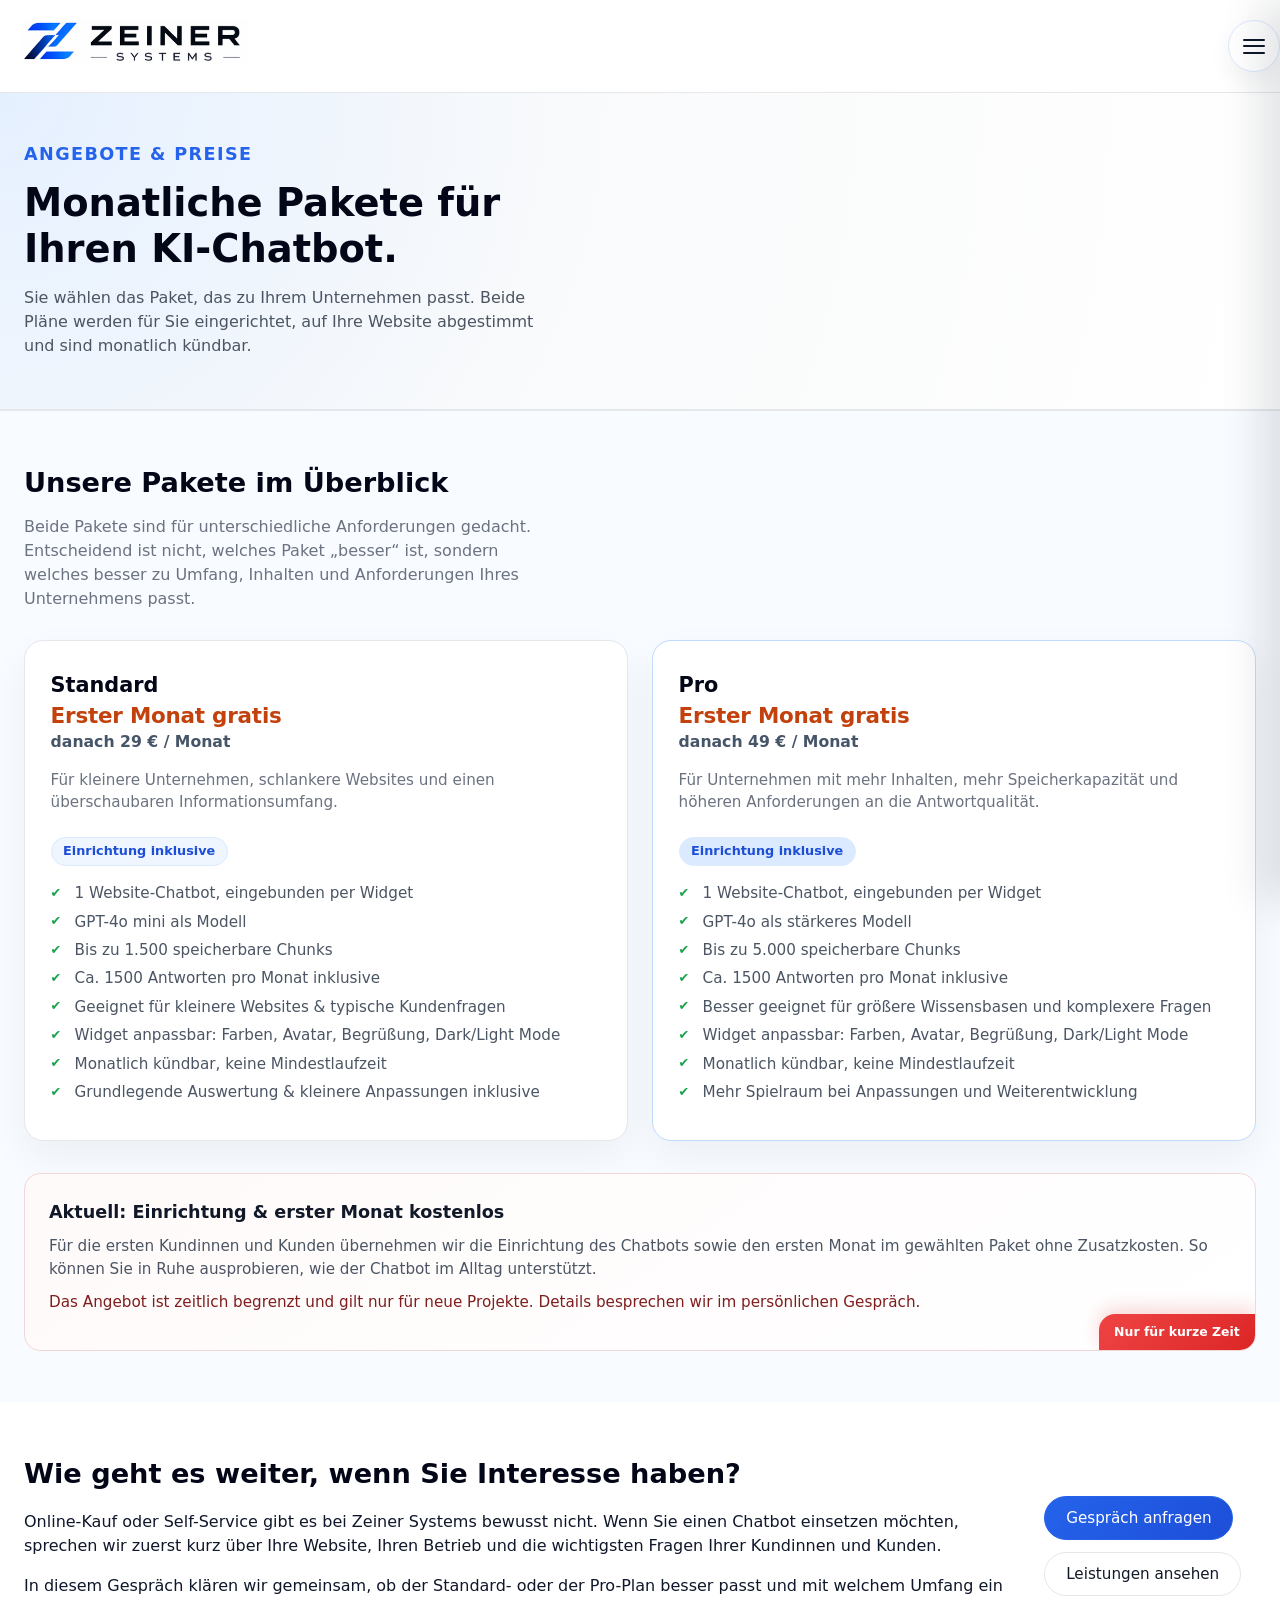
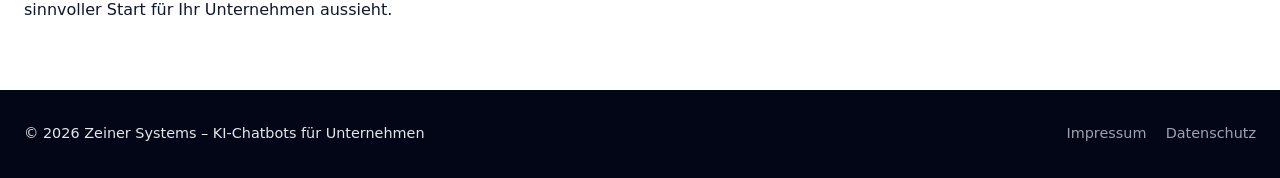
==== commit bd923416: "update" ====
--- a/angebote.html
+++ b/angebote.html
@@ -53,7 +53,7 @@
 
     <nav class="drawer-nav">
       <a href="index.html">Home</a>
-      <a href="leistungen.html">Leistungen & Ablauf</a>
+      <a href="leistungen.html">Leistungen &amp; Ablauf</a>
       <a href="angebote.html">Angebote</a>
       <a href="funktionsweise.html">Funktionsweise</a>
       <a href="kontakt.html">Kontakt</a>
@@ -72,101 +72,111 @@
   </aside>
 
   <main>
-    <!-- Page-Hero: kurzer Überblick -->
+    <!-- Page-Hero -->
     <section class="page-hero">
       <div class="container">
         <div class="page-hero-inner">
           <p class="page-eyebrow">Angebote &amp; Preise</p>
           <h1>Monatliche Pakete für Ihren KI-Chatbot.</h1>
           <p class="page-hero-text">
-  Sie wählen das Paket, das zu Ihrem Unternehmen passt – wir kümmern uns um die Einrichtung und
-  Technik kümmern. Die Pläne sind monatlich kündbar – keine Mindestlaufzeit notwendig.
-</p>
+            Sie wählen das Paket, das zu Ihrem Unternehmen passt. Beide Pläne werden für Sie eingerichtet,
+            auf Ihre Website abgestimmt und sind monatlich kündbar.
+          </p>
         </div>
       </div>
     </section>
 
-    <!-- Pakete: Standard & Pro -->
+    <!-- Pakete -->
     <section class="section section-soft">
       <div class="container">
         <h2>Unsere Pakete im Überblick</h2>
         <p class="section-intro">
-         text maybe
+          Beide Pakete sind für unterschiedliche Anforderungen gedacht. Entscheidend ist nicht,
+          welches Paket „besser“ ist, sondern welches besser zu Umfang, Inhalten und Anforderungen
+          Ihres Unternehmens passt.
+        </p>
+
         <div class="pricing-grid">
-          <!-- Standard-Plan -->
+          <!-- Standard -->
           <article class="pricing-card">
-           <div class="pricing-label">Standard</div>
-<p class="pricing-highlight">Erster Monat gratis</p>
-<p class="pricing-after">danach 29&nbsp;€ / Monat</p>
-<p class="pricing-tagline">
-  Für kleinere Websites und Betriebe mit überschaubarem Informationsumfang.
-</p>
-<p class="pricing-badge">
-  Einrichtung inklusive
-</p>
-<ul class="check-list">
-  <li>1 Website-Chatbot, eingebunden per Widget</li>
-  <li>Geeignet für kleinere Websites &amp; FAQs</li>
-  <li>Inhalte: ca. bis zu 30 Seiten / Dokumente</li>
-  <li>Solides KI-Modell für typische Kundenfragen</li>
-  <li>Monatlich kündbar, keine Mindestlaufzeit</li>
-  <li>Grundlegende Auswertung &amp; kleinere Anpassungen inklusive</li>
-</ul>
+            <div class="pricing-label">Standard</div>
+            <p class="pricing-highlight">Erster Monat gratis</p>
+            <p class="pricing-after">danach 29&nbsp;€ / Monat</p>
+
+            <p class="pricing-tagline">
+              Für kleinere Unternehmen, schlankere Websites und einen überschaubaren Informationsumfang.
+            </p>
+
+            <p class="pricing-badge">Einrichtung inklusive</p>
+
+            <ul class="check-list">
+              <li>1 Website-Chatbot, eingebunden per Widget</li>
+              <li>GPT-4o mini als Modell</li>
+              <li>Bis zu 1.500 speicherbare Chunks</li>
+              <li>Ca. 1500 Antworten pro Monat inklusive</li>
+              <li>Geeignet für kleinere Websites &amp; typische Kundenfragen</li>
+              <li>Widget anpassbar: Farben, Avatar, Begrüßung, Dark/Light Mode</li>
+              <li>Monatlich kündbar, keine Mindestlaufzeit</li>
+              <li>Grundlegende Auswertung &amp; kleinere Anpassungen inklusive</li>
+            </ul>
           </article>
 
-          <!-- Pro-Plan -->
+          <!-- Pro -->
           <article class="pricing-card pricing-card-pro">
-          <div class="pricing-label">Pro</div>
-<p class="pricing-highlight">Erster Monat gratis</p>
-<p class="pricing-after">danach 49&nbsp;€ / Monat</p>
-<p class="pricing-tagline">
-  Für Unternehmen mit mehr Inhalten oder höheren Besucherzahlen.
-</p>
-<p class="pricing-badge">
-  Einrichtung inklusive
-</p>
-<ul class="check-list">
-  <li>1 Website-Chatbot, eingebunden per Widget</li>
-  <li>Inhalte: ca. bis zu 100 Seiten / Dokumente</li>
-  <li>Hochwertigeres KI-Modell für komplexere Anfragen</li>
-  <li>Mehr Spielraum bei Nutzung &amp; Anpassungen</li>
-  <li>Monatlich kündbar, keine Mindestlaufzeit</li>
-  <li>Bevorzugte Bearbeitung bei Änderungswünschen</li>
-</ul>
+            <div class="pricing-label">Pro</div>
+            <p class="pricing-highlight">Erster Monat gratis</p>
+            <p class="pricing-after">danach 49&nbsp;€ / Monat</p>
+
+            <p class="pricing-tagline">
+              Für Unternehmen mit mehr Inhalten, mehr Speicherkapazität und höheren Anforderungen an die Antwortqualität.
+            </p>
+
+            <p class="pricing-badge">Einrichtung inklusive</p>
+
+            <ul class="check-list">
+              <li>1 Website-Chatbot, eingebunden per Widget</li>
+              <li>GPT-4o als stärkeres Modell</li>
+              <li>Bis zu 5.000 speicherbare Chunks</li>
+              <li>Ca. 1500 Antworten pro Monat inklusive</li>
+              <li>Besser geeignet für größere Wissensbasen und komplexere Fragen</li>
+              <li>Widget anpassbar: Farben, Avatar, Begrüßung, Dark/Light Mode</li>
+              <li>Monatlich kündbar, keine Mindestlaufzeit</li>
+              <li>Mehr Spielraum bei Anpassungen und Weiterentwicklung</li>
+            </ul>
           </article>
         </div>
 
-        <!-- Hinweis auf aktuelle Aktion (zusätzlich, etwas ausführlicher) -->
+        <!-- Aktions-Hinweis -->
         <div class="card-soft promo-card">
-  <div class="promo-corner-badge">Nur für kurze Zeit</div>
-
-  <h3>Aktuell: Einrichtung &amp; erster Monat kostenlos</h3>
-  <p>
-    Für die ersten Kundinnen und Kunden übernehmen wir die Einrichtung des Chatbots
-    sowie den ersten Monat im gewählten Paket ohne Zusatzkosten. So können Sie in Ruhe
-    ausprobieren, wie der Chatbot im Alltag unterstützt.
-  </p>
-  <p class="card-soft-note">
-    Das Angebot ist zeitlich begrenzt und gilt nur für neue Projekte.
-    Details besprechen wir im persönlichen Gespräch.
-  </p>
-</div>
+          <div class="promo-corner-badge">Nur für kurze Zeit</div>
+
+          <h3>Aktuell: Einrichtung &amp; erster Monat kostenlos</h3>
+          <p>
+            Für die ersten Kundinnen und Kunden übernehmen wir die Einrichtung des Chatbots
+            sowie den ersten Monat im gewählten Paket ohne Zusatzkosten. So können Sie in Ruhe
+            ausprobieren, wie der Chatbot im Alltag unterstützt.
+          </p>
+          <p class="card-soft-note">
+            Das Angebot ist zeitlich begrenzt und gilt nur für neue Projekte.
+            Details besprechen wir im persönlichen Gespräch.
+          </p>
+        </div>
       </div>
     </section>
 
-    <!-- Wie Sie starten können -->
+    <!-- Nächster Schritt -->
     <section class="section">
       <div class="container cta-row">
         <div>
           <h2>Wie geht es weiter, wenn Sie Interesse haben?</h2>
           <p>
             Online-Kauf oder Self-Service gibt es bei Zeiner Systems bewusst nicht.
-            Wenn Sie einen Chatbot einsetzen möchten, sprechen wir zuerst kurz über Ihre
-            Website, Ihren Betrieb und die wichtigsten Fragen Ihrer Kundinnen und Kunden.
+            Wenn Sie einen Chatbot einsetzen möchten, sprechen wir zuerst kurz über Ihre Website,
+            Ihren Betrieb und die wichtigsten Fragen Ihrer Kundinnen und Kunden.
           </p>
           <p>
             In diesem Gespräch klären wir gemeinsam, ob der Standard- oder der Pro-Plan besser passt
-            – oder ob wir mit einem kleineren Umfang starten und später erweitern.
+            und mit welchem Umfang ein sinnvoller Start für Ihr Unternehmen aussieht.
           </p>
         </div>
         <div class="cta-actions">
--- a/style.css
+++ b/style.css
@@ -829,10 +829,10 @@
 
 .pricing-highlight {
   margin: 0 0 0.16rem;
-  font-size: 1.5rem;
+  font-size: 1.34rem;
   line-height: 1.08;
-  font-weight: 750;
-  color: #b91c1c;
+  font-weight: 700;
+  color: #c2410c;
   letter-spacing: -0.01em;
 }
 
@@ -1055,7 +1055,7 @@
   }
 
 .pricing-highlight {
-  font-size: 1.32rem;
+  font-size: 1.16rem;
 }
 
   .hero-text h1 {
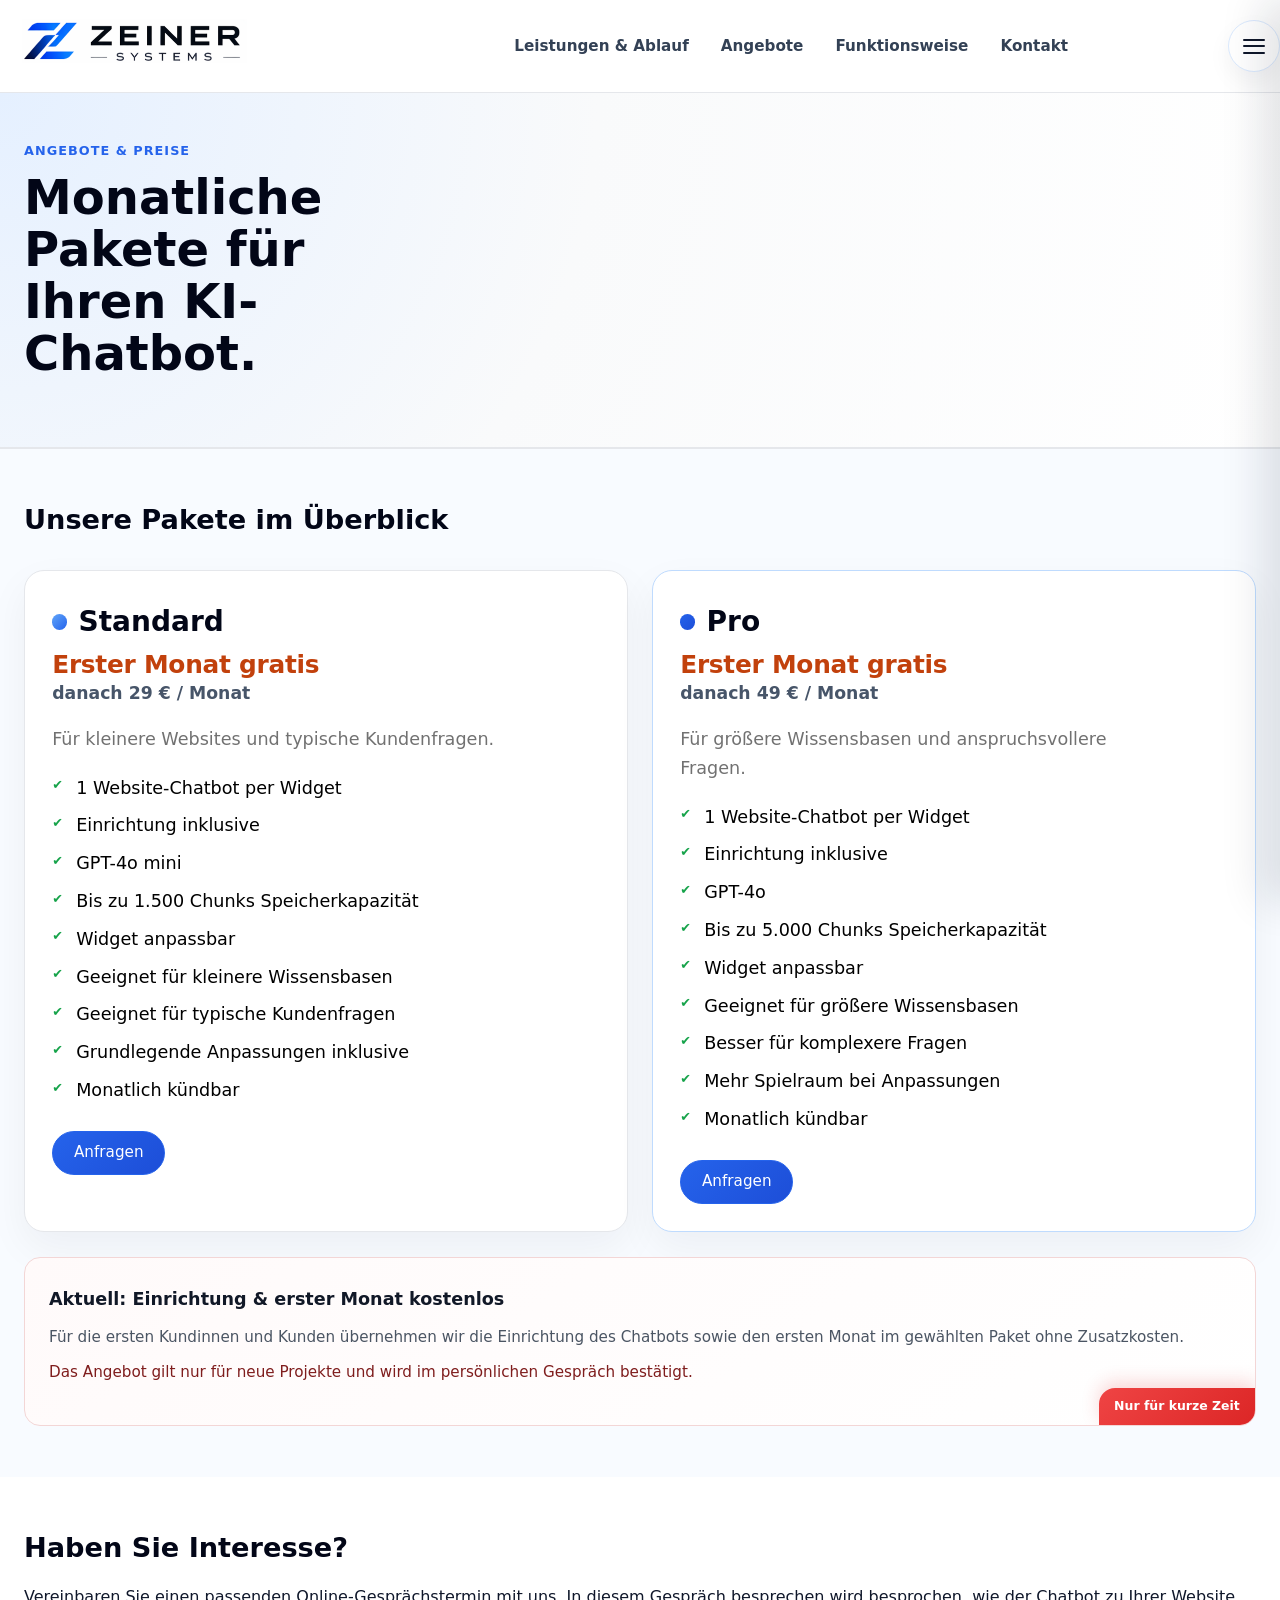
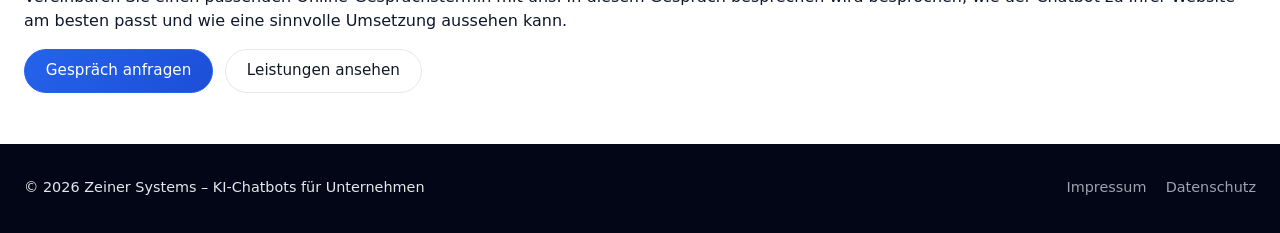
==== commit 5c6b8748: "big update" ====
--- a/angebote.html
+++ b/angebote.html
@@ -12,31 +12,38 @@
 </head>
 <body>
   <!-- Header / Navigation -->
-  <header class="site-header">
-    <div class="container header-inner">
-      <div class="logo">
-        <a href="index.html">
-          <img
-            src="assets/logo-zeiner-systems.png"
-            alt="Zeiner Systems Logo"
-            class="logo-image"
-          />
-        </a>
-      </div>
-
-      <button
-        class="menu-toggle"
-        type="button"
-        aria-label="Menü öffnen"
-        aria-expanded="false"
-        aria-controls="site-drawer"
-      >
-        <span></span>
-        <span></span>
-        <span></span>
-      </button>
-    </div>
-  </header>
+<header class="site-header">
+  <div class="container header-inner">
+    <div class="logo">
+      <a href="index.html">
+        <img
+          src="assets/logo-zeiner-systems.png"
+          alt="Zeiner Systems Logo"
+          class="logo-image"
+        />
+      </a>
+    </div>
+
+    <nav class="header-nav" aria-label="Hauptnavigation">
+      <a href="leistungen.html">Leistungen &amp; Ablauf</a>
+      <a href="angebote.html">Angebote</a>
+      <a href="funktionsweise.html">Funktionsweise</a>
+      <a href="kontakt.html">Kontakt</a>
+    </nav>
+
+    <button
+      class="menu-toggle"
+      type="button"
+      aria-label="Menü öffnen"
+      aria-expanded="false"
+      aria-controls="site-drawer"
+    >
+      <span></span>
+      <span></span>
+      <span></span>
+    </button>
+  </div>
+</header>
 
   <!-- Overlay -->
   <div class="drawer-backdrop" id="drawer-backdrop"></div>
@@ -79,106 +86,117 @@
           <p class="page-eyebrow">Angebote &amp; Preise</p>
           <h1>Monatliche Pakete für Ihren KI-Chatbot.</h1>
           <p class="page-hero-text">
-            Sie wählen das Paket, das zu Ihrem Unternehmen passt. Beide Pläne werden für Sie eingerichtet,
-            auf Ihre Website abgestimmt und sind monatlich kündbar.
+        
           </p>
         </div>
       </div>
     </section>
 
-    <!-- Pakete -->
-    <section class="section section-soft">
-      <div class="container">
-        <h2>Unsere Pakete im Überblick</h2>
-        <p class="section-intro">
-          Beide Pakete sind für unterschiedliche Anforderungen gedacht. Entscheidend ist nicht,
-          welches Paket „besser“ ist, sondern welches besser zu Umfang, Inhalten und Anforderungen
-          Ihres Unternehmens passt.
+<!-- Pakete -->
+<section class="section section-soft">
+  <div class="container">
+    <h2>Unsere Pakete im Überblick</h2>
+    <p class="section-intro">
+
+    </p>
+
+    <div class="pricing-grid pricing-grid-clean">
+      <!-- Standard -->
+      <article class="pricing-card pricing-card-clean">
+        <div class="pricing-top">
+          <div class="pricing-plan-row">
+            <span class="pricing-plan-dot pricing-plan-dot-standard"></span>
+            <div class="pricing-label">Standard</div>
+          </div>
+          <p class="pricing-highlight">Erster Monat gratis</p>
+          <p class="pricing-after">danach 29&nbsp;€ / Monat</p>
+        </div>
+
+        <p class="pricing-tagline">
+          Für kleinere Websites und typische Kundenfragen.
         </p>
 
-        <div class="pricing-grid">
-          <!-- Standard -->
-          <article class="pricing-card">
-            <div class="pricing-label">Standard</div>
-            <p class="pricing-highlight">Erster Monat gratis</p>
-            <p class="pricing-after">danach 29&nbsp;€ / Monat</p>
-
-            <p class="pricing-tagline">
-              Für kleinere Unternehmen, schlankere Websites und einen überschaubaren Informationsumfang.
-            </p>
-
-            <p class="pricing-badge">Einrichtung inklusive</p>
-
-            <ul class="check-list">
-              <li>1 Website-Chatbot, eingebunden per Widget</li>
-              <li>GPT-4o mini als Modell</li>
-              <li>Bis zu 1.500 speicherbare Chunks</li>
-              <li>Ca. 1500 Antworten pro Monat inklusive</li>
-              <li>Geeignet für kleinere Websites &amp; typische Kundenfragen</li>
-              <li>Widget anpassbar: Farben, Avatar, Begrüßung, Dark/Light Mode</li>
-              <li>Monatlich kündbar, keine Mindestlaufzeit</li>
-              <li>Grundlegende Auswertung &amp; kleinere Anpassungen inklusive</li>
-            </ul>
-          </article>
-
-          <!-- Pro -->
-          <article class="pricing-card pricing-card-pro">
+<ul class="check-list pricing-check-list">
+  <li>1 Website-Chatbot per Widget</li>
+  <li>Einrichtung inklusive</li>
+  <li>GPT-4o mini</li>
+  <li>Bis zu 1.500 Chunks Speicherkapazität</li>
+  <li>Widget anpassbar</li>
+  <li>Geeignet für kleinere Wissensbasen</li>
+  <li>Geeignet für typische Kundenfragen</li>
+  <li>Grundlegende Anpassungen inklusive</li>
+  <li>Monatlich kündbar</li>
+</ul>
+
+        <div class="pricing-actions">
+          <a href="kontakt.html" class="btn btn-primary">Anfragen</a>
+        </div>
+      </article>
+
+      <!-- Pro -->
+      <article class="pricing-card pricing-card-clean pricing-card-pro">
+        <div class="pricing-top">
+          <div class="pricing-plan-row">
+            <span class="pricing-plan-dot pricing-plan-dot-pro"></span>
             <div class="pricing-label">Pro</div>
-            <p class="pricing-highlight">Erster Monat gratis</p>
-            <p class="pricing-after">danach 49&nbsp;€ / Monat</p>
-
-            <p class="pricing-tagline">
-              Für Unternehmen mit mehr Inhalten, mehr Speicherkapazität und höheren Anforderungen an die Antwortqualität.
-            </p>
-
-            <p class="pricing-badge">Einrichtung inklusive</p>
-
-            <ul class="check-list">
-              <li>1 Website-Chatbot, eingebunden per Widget</li>
-              <li>GPT-4o als stärkeres Modell</li>
-              <li>Bis zu 5.000 speicherbare Chunks</li>
-              <li>Ca. 1500 Antworten pro Monat inklusive</li>
-              <li>Besser geeignet für größere Wissensbasen und komplexere Fragen</li>
-              <li>Widget anpassbar: Farben, Avatar, Begrüßung, Dark/Light Mode</li>
-              <li>Monatlich kündbar, keine Mindestlaufzeit</li>
-              <li>Mehr Spielraum bei Anpassungen und Weiterentwicklung</li>
-            </ul>
-          </article>
-        </div>
-
-        <!-- Aktions-Hinweis -->
-        <div class="card-soft promo-card">
-          <div class="promo-corner-badge">Nur für kurze Zeit</div>
-
-          <h3>Aktuell: Einrichtung &amp; erster Monat kostenlos</h3>
-          <p>
-            Für die ersten Kundinnen und Kunden übernehmen wir die Einrichtung des Chatbots
-            sowie den ersten Monat im gewählten Paket ohne Zusatzkosten. So können Sie in Ruhe
-            ausprobieren, wie der Chatbot im Alltag unterstützt.
-          </p>
-          <p class="card-soft-note">
-            Das Angebot ist zeitlich begrenzt und gilt nur für neue Projekte.
-            Details besprechen wir im persönlichen Gespräch.
-          </p>
-        </div>
-      </div>
-    </section>
+          </div>
+          <p class="pricing-highlight">Erster Monat gratis</p>
+          <p class="pricing-after">danach 49&nbsp;€ / Monat</p>
+        </div>
+
+        <p class="pricing-tagline">
+          Für größere Wissensbasen und anspruchsvollere Fragen.
+        </p>
+
+<ul class="check-list pricing-check-list">
+  <li>1 Website-Chatbot per Widget</li>
+  <li>Einrichtung inklusive</li>
+  <li>GPT-4o</li>
+  <li>Bis zu 5.000 Chunks Speicherkapazität</li>
+  <li>Widget anpassbar</li>
+  <li>Geeignet für größere Wissensbasen</li>
+  <li>Besser für komplexere Fragen</li>
+  <li>Mehr Spielraum bei Anpassungen</li>
+  <li>Monatlich kündbar</li>
+</ul>
+
+        <div class="pricing-actions">
+          <a href="kontakt.html" class="btn btn-primary">Anfragen</a>
+        </div>
+      </article>
+    </div>
+
+
+    <!-- Aktions-Hinweis -->
+    <div class="card-soft promo-card promo-card-clean">
+      <div class="promo-corner-badge">Nur für kurze Zeit</div>
+
+      <h3>Aktuell: Einrichtung &amp; erster Monat kostenlos</h3>
+      <p>
+        Für die ersten Kundinnen und Kunden übernehmen wir die Einrichtung des Chatbots
+        sowie den ersten Monat im gewählten Paket ohne Zusatzkosten.
+      </p>
+      <p class="card-soft-note">
+        Das Angebot gilt nur für neue Projekte und wird im persönlichen Gespräch bestätigt.
+      </p>
+    </div>
+  </div>
+</section>
 
     <!-- Nächster Schritt -->
     <section class="section">
       <div class="container cta-row">
         <div>
-          <h2>Wie geht es weiter, wenn Sie Interesse haben?</h2>
-          <p>
-            Online-Kauf oder Self-Service gibt es bei Zeiner Systems bewusst nicht.
-            Wenn Sie einen Chatbot einsetzen möchten, sprechen wir zuerst kurz über Ihre Website,
-            Ihren Betrieb und die wichtigsten Fragen Ihrer Kundinnen und Kunden.
-          </p>
-          <p>
-            In diesem Gespräch klären wir gemeinsam, ob der Standard- oder der Pro-Plan besser passt
-            und mit welchem Umfang ein sinnvoller Start für Ihr Unternehmen aussieht.
-          </p>
-        </div>
+<div>
+  <h2>Haben Sie Interesse?</h2>
+  <p>
+Vereinbaren Sie einen passenden Online-Gesprächstermin mit uns.
+
+In diesem Gespräch besprechen wird besprochen, wie der Chatbot zu Ihrer Website am besten passt
+
+und wie eine sinnvolle Umsetzung aussehen kann.
+  </p>
+</div>
         <div class="cta-actions">
           <a href="kontakt.html" class="btn btn-primary">Gespräch anfragen</a>
           <a href="leistungen.html" class="btn btn-secondary">Leistungen ansehen</a>
--- a/style.css
+++ b/style.css
@@ -42,6 +42,15 @@
   position: sticky;
   top: 0;
   z-index: 40;
+  transition:
+    transform 0.28s ease,
+    box-shadow 0.28s ease,
+    background-color 0.28s ease;
+  will-change: transform;
+}
+
+.site-header.header-hidden {
+  transform: translateY(-100%);
 }
 
 .header-inner {
@@ -49,6 +58,27 @@
   align-items: center;
   justify-content: space-between;
   padding: 0.6rem 0;
+}
+
+.header-nav {
+  display: flex;
+  align-items: center;
+  gap: 2rem;
+  margin-left: auto;
+  margin-right: 10rem;
+}
+
+.header-nav a {
+  color: #334155;
+  font-size: 0.95rem;
+  font-weight: 600;
+  text-decoration: none;
+  transition: color 0.14s ease-out;
+}
+
+.header-nav a:hover {
+  color: #1d4ed8;
+  text-decoration: none;
 }
 
 .logo a {
@@ -245,8 +275,8 @@
 
 .hero-eyebrow {
   margin: 0 0 0.8rem;
-  font-size: 1.3rem;
-  font-weight: 600;
+  font-size: 0.85rem;
+  font-weight: 700;
   letter-spacing: 0.08em;
   text-transform: uppercase;
   color: #2563eb;
@@ -375,31 +405,44 @@
   padding: 3rem 0 3.2rem;
 }
 
-.page-hero-inner {
-  max-width: 32rem;
-  margin: 0;
+.page-hero-split {
+  display: grid;
+  grid-template-columns: minmax(0, 1.2fr) minmax(280px, 0.8fr);
+  gap: 3rem;
+  align-items: start;
+}
+
+.page-hero-copy {
+  max-width: 42rem;
 }
 
 .page-eyebrow {
   text-transform: uppercase;
   letter-spacing: 0.08em;
-  font-size: 1.1rem;
-  font-weight: 600;
+  font-size: 0.8rem;
+  font-weight: 700;
   color: #2563eb;
   margin: 0 0 0.75rem;
 }
 
 .page-hero h1 {
-  margin: 0 0 0.9rem;
-  font-size: 2.4rem;
-  line-height: 1.2;
+  margin: 0;
+  font-size: 3rem;
+  line-height: 1.08;
   color: #020617;
-}
-
-.page-hero-text {
+  max-width: 12ch;
+}
+
+.page-hero-side {
+  padding-top: 3.2rem;
+}
+
+.page-hero-side-text {
   margin: 0;
-  font-size: 1rem;
-  color: #4b5563;
+  max-width: 30rem;
+  font-size: 1.3rem;
+  line-height: 1.5;
+  color: #64748b;
 }
 
 /* Buttons */
@@ -483,9 +526,14 @@
   grid-template-columns: repeat(2, minmax(0, 1fr));
   gap: 1.35rem;
 }
+
 .tile {
-  display: block;
-  padding: 1.45rem 1.3rem 1.35rem;
+  display: flex;
+  flex-direction: column;
+  justify-content: flex-start;
+  align-items: center;
+  text-align: center;
+  padding: 1.7rem 1.5rem 1.5rem;
   border-radius: 1.2rem;
   text-decoration: none;
   color: inherit;
@@ -503,22 +551,9 @@
   text-decoration: none;
 }
 
-.tile h3 {
-  margin: 0 0 0.45rem;
-  font-size: 1.08rem;
-  color: #0f172a;
-}
-
-.tile p {
-  margin: 0;
-  font-size: 0.94rem;
-  color: #475569;
-  max-width: 19rem;
-}
-
 .tile-strong {
   border: 1px solid transparent;
-  min-height: 205px;
+  min-height: 320px;
 }
 
 .tile-blue,
@@ -526,7 +561,7 @@
 .tile-cyan,
 .tile-slate,
 .tile-sky {
-  background: linear-gradient(145deg, #edf4ff 0%, #f7faff 58%, #ffffff 100%);
+  background: #ffffff;
   border-color: #cfe0ff;
 }
 
@@ -535,16 +570,60 @@
 .tile-cyan:hover,
 .tile-slate:hover,
 .tile-sky:hover {
-  background: linear-gradient(145deg, #e1edff 0%, #f2f7ff 58%, #ffffff 100%);
+  background: linear-gradient(145deg, #f7fbff 0%, #ffffff 100%);
   border-color: #9ec5ff;
 }
 
+.tile-icon-wrap {
+  width: 200px;
+  height: 200px;
+  margin-bottom: 1.35rem;
+  display: flex;
+  align-items: center;
+  justify-content: center;
+}
+
+.tile-icon-image {
+  width: 100%;
+  height: 100%;
+  object-fit: contain;
+  display: block;
+}
+
+.tile-grid-strong .tile:nth-child(1) .tile-icon-image {
+  width: 120%;
+  height: 120%;
+}
+
+.tile-grid-strong .tile:nth-child(2) .tile-icon-image {
+  width: 108%;
+  height: 108%;
+}
+
+.tile-grid-strong .tile:nth-child(3) .tile-icon-image {
+  width: 115%;
+  height: 115%;
+}
+
+.tile-grid-strong .tile:nth-child(4) .tile-icon-image {
+  width: 108%;
+  height: 108%;
+}
+
+.tile h3 {
+  margin: 0;
+  font-size: 2rem;
+  line-height: 1.08;
+  color: #0f172a;
+  max-width: 12ch;
+}
 
 .tile-link {
   display: inline-flex;
   align-items: center;
-  margin-top: 1rem;
-  font-size: 0.88rem;
+  margin-top: auto;
+  padding-top: 1.2rem;
+  font-size: 1rem;
   font-weight: 600;
   color: #1d4ed8;
 }
@@ -557,11 +636,6 @@
 
 .tile:hover .tile-link::after {
   transform: translateX(3px);
-}
-
-.tile:hover .tile-icon {
-  border-color: #60a5fa;
-  box-shadow: 0 10px 22px rgba(37, 99, 235, 0.14);
 }
 
 /* Leistungen */
@@ -629,6 +703,132 @@
   background-color: #dbeafe;
   color: #1d4ed8;
   margin-bottom: 0.75rem;
+}
+
+/* Prozess-Timeline */
+.process-timeline {
+  position: relative;
+  max-width: 1220px;
+  margin: 3rem auto 0;
+  padding: 0.8rem 0;
+}
+
+.process-zigzag-line {
+  position: absolute;
+  inset: 2.4rem 8rem 2.4rem 8rem;
+  width: calc(100% - 16rem);
+  height: calc(100% - 4.8rem);
+  pointer-events: none;
+  z-index: 0;
+  overflow: visible;
+}
+
+.process-zigzag-line path {
+  fill: none;
+  stroke: #93c5fd;
+  stroke-width: 12;
+  stroke-linecap: round;
+  stroke-linejoin: round;
+  opacity: 0.95;
+  filter: drop-shadow(0 0 10px rgba(147, 197, 253, 0.28));
+}
+
+.process-step {
+  position: relative;
+  display: flex;
+  margin-bottom: 2.35rem;
+  z-index: 1;
+}
+
+.process-step:last-child {
+  margin-bottom: 0;
+}
+
+.process-step-left {
+  justify-content: flex-start;
+  padding-right: calc(50% + 4.4rem);
+}
+
+.process-step-right {
+  justify-content: flex-end;
+  padding-left: calc(50% + 4.4rem);
+}
+
+.process-step-card {
+  position: relative;
+  overflow: hidden;
+  width: 100%;
+  max-width: 580px;
+  padding: 2.05rem 1.95rem 1.9rem;
+  border-radius: 1.35rem;
+  border: 1px solid #dbeafe;
+  background: linear-gradient(145deg, #f8fbff 0%, #ffffff 100%);
+  box-shadow: 0 14px 30px rgba(15, 23, 42, 0.05);
+}
+
+.process-step-graphic {
+  position: absolute;
+  right: 1.25rem;
+  bottom: 1rem;
+  width: 220px;
+  height: 220px;
+  object-fit: contain;
+  opacity: 0.8;
+  pointer-events: none;
+  user-select: none;
+  z-index: 0;
+}
+
+.process-step-number,
+.process-step-card h3,
+.process-step-list {
+  position: relative;
+  z-index: 1;
+}
+
+.process-step-number {
+  margin-bottom: 0.75rem;
+  font-size: 0.95rem;
+  font-weight: 700;
+  letter-spacing: 0.08em;
+  color: #2563eb;
+}
+
+.process-step-card h3 {
+  margin: 0 0 1rem;
+  font-size: 1.42rem;
+  line-height: 1.2;
+  color: #020617;
+}
+
+.process-step-list {
+  list-style: none;
+  padding: 0;
+  margin: 0;
+}
+
+.process-step-list li {
+  position: relative;
+  padding-left: 1.4rem;
+  margin-bottom: 0.7rem;
+  font-size: 1.05rem;
+  line-height: 1.65;
+  color: #475569;
+}
+
+.process-step-list li:last-child {
+  margin-bottom: 0;
+}
+
+.process-step-list li::before {
+  content: "";
+  position: absolute;
+  left: 0;
+  top: 0.6rem;
+  width: 0.42rem;
+  height: 0.42rem;
+  border-radius: 999px;
+  background: #60a5fa;
 }
 
 /* Card-Soft */
@@ -685,110 +885,92 @@
   box-shadow: 0 -6px 18px rgba(220, 38, 38, 0.18);
 }
 
-/* Benefits Accordion */
-.benefit-accordion {
+/* Benefits Grid */
+.benefit-grid {
   display: grid;
   grid-template-columns: repeat(2, minmax(0, 1fr));
-  gap: 1.2rem;
+  gap: 1.35rem;
   margin-top: 1.5rem;
 }
 
-.benefit-item {
-  width: 100%;
-  text-align: left;
-  padding: 1.2rem 1.2rem 1.25rem;
-  background: linear-gradient(145deg, #f8fbff 0%, #ffffff 100%);
-  border: 1px solid #dbeafe;
-  border-radius: 1rem;
+.benefit-card {
+  position: relative;
+  overflow: hidden;
+  min-height: 190px;
+  display: flex;
+  align-items: center;
+  justify-content: center;
+  padding: 1.75rem 1.5rem;
+  border-radius: 1.1rem;
+  border: 1px solid #cfe0ff;
+  background:
+    radial-gradient(circle at 18% 22%, rgba(219, 234, 254, 0.55) 0%, rgba(219, 234, 254, 0.18) 26%, rgba(255, 255, 255, 0) 52%),
+    linear-gradient(90deg, #f3f8ff 0%, #fcfdff 48%, #ffffff 72%, #ffffff 100%);
   box-shadow: 0 10px 24px rgba(15, 23, 42, 0.04);
-  cursor: pointer;
   transition:
-    transform 0.16s ease-out,
-    box-shadow 0.16s ease-out,
-    border-color 0.16s ease-out,
-    background 0.16s ease-out;
-}
-
-.benefit-item:hover {
-  transform: translateY(-3px);
-  box-shadow: 0 16px 30px rgba(15, 23, 42, 0.08);
-}
-
-/* einzelne Farbakzente pro Karte */
-.benefit-item {
-  width: 100%;
-  text-align: left;
-  padding: 1.2rem 1.2rem 1.25rem;
-  background: linear-gradient(145deg, #eef4ff 0%, #ffffff 100%);
-  border: 1px solid #cfe0ff;
-  border-radius: 1rem;
-  box-shadow: 0 10px 24px rgba(15, 23, 42, 0.04);
-  cursor: pointer;
-  transition:
-    transform 0.16s ease-out,
-    box-shadow 0.16s ease-out,
-    border-color 0.16s ease-out,
-    background 0.16s ease-out;
-}
-
-.benefit-item:hover {
-  transform: translateY(-3px);
-  box-shadow: 0 16px 30px rgba(15, 23, 42, 0.08);
+    transform 0.18s ease-out,
+    box-shadow 0.18s ease-out,
+    border-color 0.18s ease-out,
+    background 0.18s ease-out;
+  text-align: center;
+}
+
+.benefit-card:hover {
+  transform: translateY(-4px);
+  box-shadow: 0 16px 32px rgba(15, 23, 42, 0.08);
   border-color: #93c5fd;
-  background: linear-gradient(145deg, #e3eeff 0%, #ffffff 100%);
-}
-
-.benefit-item-head {
-  display: flex;
-  align-items: center;
-  justify-content: space-between;
-  gap: 1rem;
-  margin-bottom: 0.55rem;
-}
-
-.benefit-item-title {
-  font-size: 1.03rem;
-  font-weight: 700;
-  color: #111827;
-}
-
-.benefit-item-toggle {
-  font-size: 0.82rem;
-  font-weight: 600;
-  color: #2563eb;
-  white-space: nowrap;
-}
-
-.benefit-item-preview {
-  display: block;
-  font-size: 0.95rem;
-  color: #475569;
-  line-height: 1.55;
-}
-
-.benefit-item-content {
-  display: block;
-  max-height: 0;
-  overflow: hidden;
-  opacity: 0;
-  margin-top: 0;
-  font-size: 0.94rem;
-  color: #64748b;
-  line-height: 1.6;
-  transition:
-    max-height 0.24s ease,
-    opacity 0.2s ease,
-    margin-top 0.2s ease;
-}
-
-.benefit-item.is-open .benefit-item-content {
-  max-height: 220px;
-  opacity: 1;
-  margin-top: 0.8rem;
-}
-
-.benefit-item.is-open .benefit-item-toggle {
-  color: #1d4ed8;
+  background:
+    radial-gradient(circle at 18% 22%, rgba(191, 219, 254, 0.62) 0%, rgba(219, 234, 254, 0.2) 28%, rgba(255, 255, 255, 0) 54%),
+    linear-gradient(90deg, #eef6ff 0%, #fbfdff 50%, #ffffff 74%, #ffffff 100%);
+}
+
+.benefit-card h3 {
+  position: relative;
+  z-index: 2;
+  margin: 0;
+  font-size: 1.72rem;
+  line-height: 1.12;
+  color: #0f172a;
+  max-width: 16ch;
+}
+
+.benefit-card-bg-image {
+  position: absolute;
+  right: 14px;
+  bottom: -6px;
+  width: 172px;
+  height: 172px;
+  object-fit: contain;
+  opacity: 0.46;
+  pointer-events: none;
+  user-select: none;
+  z-index: 1;
+  transition: opacity 0.18s ease-out, transform 0.18s ease-out;
+}
+
+.benefit-card:hover .benefit-card-bg-image {
+  opacity: 0.5;
+  transform: scale(1.02);
+}
+
+.benefit-card:nth-child(1) .benefit-card-bg-image {
+  width: 154px;
+  height: 154px;
+}
+
+.benefit-card:nth-child(2) .benefit-card-bg-image {
+  width: 155px;
+  height: 160px;
+}
+
+.benefit-card:nth-child(3) .benefit-card-bg-image {
+  width: 165px;
+  height: 160px;
+}
+
+.benefit-card:nth-child(4) .benefit-card-bg-image {
+  width: 144px;
+  height: 144px;
 }
 
 /* Pricing */
@@ -824,21 +1006,21 @@
   font-size: 1.3rem;
   font-weight: 600;
   color: #020617;
-  margin: 0 0 0.2rem;
+  margin: 0;
 }
 
 .pricing-highlight {
   margin: 0 0 0.16rem;
   font-size: 1.34rem;
-  line-height: 1.08;
+  line-height: 1.12;
   font-weight: 700;
   color: #c2410c;
   letter-spacing: -0.01em;
 }
 
 .pricing-after {
-  margin: 0 0 0.95rem;
-  font-size: 0.98rem;
+  margin: 0 0 1.1rem;
+  font-size: 1rem;
   font-weight: 600;
   color: #475569;
 }
@@ -851,8 +1033,9 @@
 }
 
 .pricing-tagline {
-  margin: 0 0 0.6rem;
-  font-size: 0.95rem;
+  margin: 0 0 0.9rem;
+  font-size: 0.97rem;
+  line-height: 1.65;
   color: #6b7280;
 }
 
@@ -877,6 +1060,98 @@
   color: #1d4ed8;
 }
 
+.pricing-grid-clean {
+  align-items: stretch;
+}
+
+.pricing-card-clean {
+  padding: 1.9rem 1.7rem 1.7rem;
+  border-radius: 1.25rem;
+}
+
+.pricing-top {
+  margin-bottom: 1.1rem;
+}
+
+.pricing-plan-row {
+  display: flex;
+  align-items: center;
+  gap: 0.7rem;
+  margin-bottom: 0.55rem;
+}
+
+.pricing-plan-dot {
+  width: 0.95rem;
+  height: 0.95rem;
+  border-radius: 999px;
+  flex-shrink: 0;
+}
+
+.pricing-plan-dot-standard {
+  background: linear-gradient(135deg, #60a5fa, #2563eb);
+}
+
+.pricing-plan-dot-pro {
+  background: linear-gradient(135deg, #2563eb, #1d4ed8);
+}
+
+.pricing-card-clean .pricing-label {
+  font-size: 1.75rem;
+  font-weight: 700;
+  margin: 0;
+}
+
+.pricing-card-clean .pricing-highlight {
+  margin: 0 0 0.2rem;
+  font-size: 1.55rem;
+  line-height: 1.05;
+  font-weight: 750;
+}
+
+.pricing-card-clean .pricing-after {
+  margin: 0;
+  font-size: 1.08rem;
+  font-weight: 600;
+  color: #475569;
+}
+
+.pricing-card-clean .pricing-tagline {
+  margin: 0 0 1.25rem;
+  font-size: 1.1rem;
+  line-height: 1.65;
+  color: #0000008e;
+  max-width: 28rem;
+}
+
+.pricing-check-list {
+  margin-top: 0;
+}
+
+.pricing-check-list li {
+  margin-bottom: 0.82rem;
+  padding-left: 1.75rem;
+  font-size: 1rem;
+  line-height: 1.72;
+}
+
+.pricing-actions {
+  margin-top: 1.6rem;
+}
+
+
+.promo-card-clean {
+  margin-top: 1.6rem;
+  padding: 1.7rem 1.5rem 1.8rem;
+}
+
+.promo-card-clean h3 {
+  margin-bottom: 0.8rem;
+}
+
+.promo-card-clean p {
+  line-height: 1.7;
+}
+
 /* Layouts */
 .two-column {
   display: grid;
@@ -923,6 +1198,74 @@
   color: #6b7280;
 }
 
+/* Setup / Vorbereitung */
+.setup-grid {
+  display: grid;
+  grid-template-columns: repeat(3, minmax(0, 1fr));
+  gap: 1.35rem;
+  margin-top: 1.9rem;
+}
+
+.setup-card {
+  display: flex;
+  flex-direction: column;
+  min-height: 100%;
+  border-radius: 1.2rem;
+  border: 1px solid #dbeafe;
+  background: #ffffff;
+  box-shadow: 0 12px 28px rgba(15, 23, 42, 0.05);
+  overflow: hidden;
+  transition:
+    transform 0.18s ease-out,
+    box-shadow 0.18s ease-out,
+    border-color 0.18s ease-out;
+}
+
+.setup-card:hover {
+  transform: translateY(-4px);
+  box-shadow: 0 18px 34px rgba(15, 23, 42, 0.08);
+  border-color: #bfdbfe;
+}
+
+.setup-card-image-wrap {
+  display: flex;
+  align-items: center;
+  justify-content: center;
+  min-height: 220px;
+  padding: 1.4rem 1.4rem 0.8rem;
+  background: #ffffff;
+}
+
+.setup-card-image {
+  width: 100%;
+  max-width: 240px;
+  height: auto;
+  object-fit: contain;
+  display: block;
+}
+
+.setup-card-content {
+  padding: 0.4rem 1.4rem 1.5rem;
+}
+
+.setup-card-number {
+  display: none;
+}
+
+.setup-card h3 {
+  margin: 0 0 0.7rem;
+  font-size: 1.22rem;
+  line-height: 1.2;
+  color: #020617;
+}
+
+.setup-card p {
+  margin: 0;
+  font-size: 0.97rem;
+  line-height: 1.7;
+  color: #475569;
+}
+
 /* Check-List */
 .check-list {
   list-style: none;
@@ -933,9 +1276,10 @@
 .check-list li {
   position: relative;
   padding-left: 1.5rem;
-  margin-bottom: 0.35rem;
-  font-size: 0.95rem;
-  color: #4b5563;
+  margin-bottom: 0.55rem;
+  font-size: 1.1rem;
+  line-height: 1.65;
+  color: #000000;
 }
 
 .check-list li::before {
@@ -947,6 +1291,36 @@
   color: #16a34a;
 }
 
+/* Mini Feature Grid */
+.feature-mini-grid {
+  display: grid;
+  grid-template-columns: repeat(2, minmax(0, 1fr));
+  gap: 1.25rem;
+  margin-top: 1.6rem;
+}
+
+.feature-mini-card {
+  padding: 1.45rem 1.35rem 1.5rem;
+  border-radius: 1rem;
+  border: 1px solid #dbeafe;
+  background: linear-gradient(145deg, #eef5ff 0%, #ffffff 100%);
+  box-shadow: 0 10px 24px rgba(15, 23, 42, 0.04);
+}
+
+.feature-mini-card h3 {
+  margin: 0 0 0.45rem;
+  font-size: 1.15rem;
+  line-height: 1.2;
+  color: #020617;
+}
+
+.feature-mini-card p {
+  margin: 0;
+  font-size: 0.95rem;
+  line-height: 1.55;
+  color: #475569;
+}
+
 /* Home CTA */
 .home-cta-section {
   border-top: 1px solid #e5e7eb;
@@ -1007,6 +1381,10 @@
     height: 54px;
   }
 
+    .header-nav {
+    display: none;
+  }
+
   .hero-inner {
     flex-direction: column;
     align-items: flex-start;
@@ -1017,6 +1395,57 @@
     justify-content: flex-start;
   }
 
+  .page-hero-split {
+    grid-template-columns: 1fr;
+    gap: 1.25rem;
+  }
+
+  .page-hero-copy {
+    max-width: 100%;
+  }
+
+  .page-hero h1 {
+    max-width: 100%;
+    font-size: 2.35rem;
+  }
+
+  .page-hero-side {
+    padding-top: 0;
+  }
+
+  .page-hero-side-text {
+    max-width: 100%;
+    font-size: 1rem;
+    line-height: 1.65;
+  }
+
+  .process-zigzag-line {
+    display: none;
+  }
+
+  .process-timeline::before {
+    content: "";
+    position: absolute;
+    top: 0;
+    bottom: 0;
+    left: 1rem;
+    width: 2px;
+    background: linear-gradient(180deg, #dbeafe 0%, #93c5fd 50%, #dbeafe 100%);
+    border-radius: 999px;
+  }
+
+  .process-step,
+  .process-step-left,
+  .process-step-right {
+    justify-content: flex-start;
+    padding-left: 2.7rem;
+    padding-right: 0;
+  }
+
+  .process-step-card {
+    max-width: 100%;
+  }
+
   .hero-video-card {
     max-width: 100%;
   }
@@ -1025,9 +1454,17 @@
   grid-template-columns: 1fr;
 }
 
-.benefit-accordion {
+.benefit-grid {
   grid-template-columns: 1fr;
 }
+
+.feature-mini-grid {
+  grid-template-columns: 1fr;
+}
+
+  .setup-grid {
+    grid-template-columns: 1fr;
+  }
 
 .steps-grid {
   grid-template-columns: 1fr;
@@ -1074,6 +1511,31 @@
     height: 42px;
   }
 
+.benefit-card {
+  min-height: 150px;
+  padding: 1.3rem 1rem;
+}
+
+.benefit-card h3 {
+  font-size: 1.34rem;
+}
+
+.benefit-card-bg-image {
+  width: 102px !important;
+  height: 102px !important;
+  right: -6px;
+  bottom: -6px;
+  opacity: 0.7;
+}
+
+.process-step-graphic {
+  width: 96px;
+  height: 96px;
+  right: 0.85rem;
+  bottom: 0.75rem;
+  opacity: 0.13;
+}
+
   .menu-toggle {
     width: 48px;
     height: 48px;
@@ -1087,6 +1549,26 @@
     font-size: 0.82rem;
   }
 
+.tile h3 {
+  font-size: 1.6rem;
+}
+
+.tile-strong {
+  min-height: 260px;
+}
+
+.tile-link {
+  margin-top: auto;
+  padding-top: 1rem;
+  font-size: 0.95rem;
+}
+
+.tile-icon-wrap {
+  width: 92px;
+  height: 92px;
+  margin-bottom: 0.95rem;
+}
+
   .site-footer {
     text-align: left;
   }
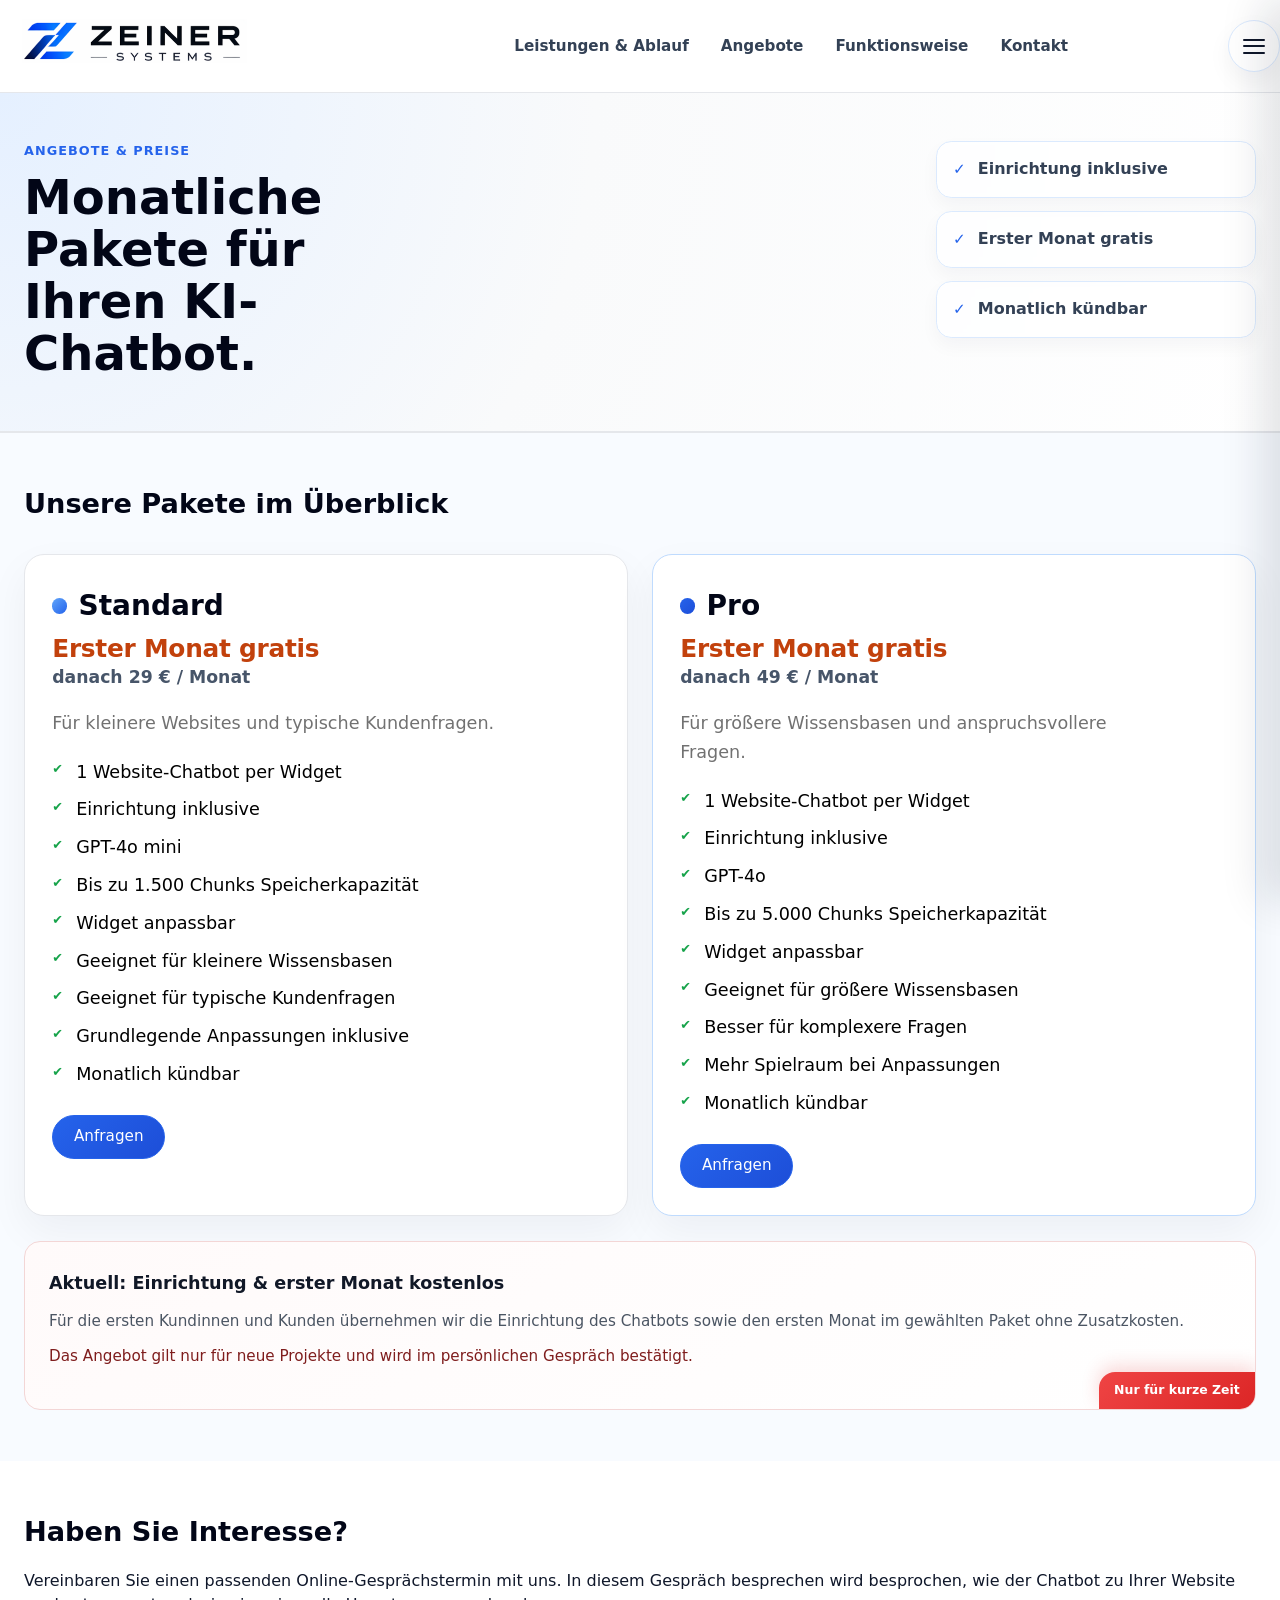
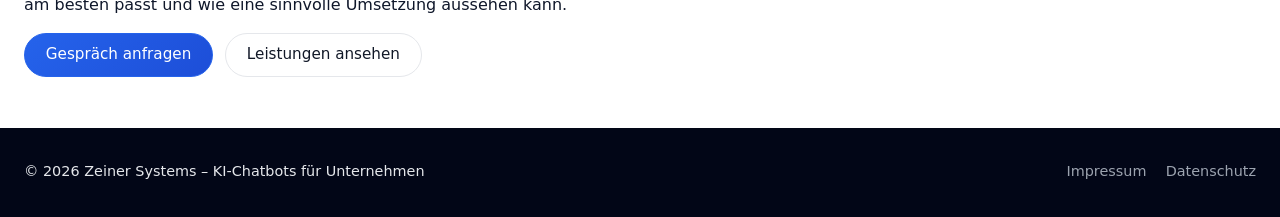
==== commit ab73774c: "update" ====
--- a/angebote.html
+++ b/angebote.html
@@ -80,17 +80,24 @@
 
   <main>
     <!-- Page-Hero -->
-    <section class="page-hero">
-      <div class="container">
-        <div class="page-hero-inner">
-          <p class="page-eyebrow">Angebote &amp; Preise</p>
-          <h1>Monatliche Pakete für Ihren KI-Chatbot.</h1>
-          <p class="page-hero-text">
-        
-          </p>
-        </div>
-      </div>
-    </section>
+ <section class="page-hero">
+  <div class="container">
+    <div class="page-hero-split">
+      <div class="page-hero-copy">
+        <p class="page-eyebrow">Angebote &amp; Preise</p>
+        <h1>Monatliche Pakete für Ihren KI-Chatbot.</h1>
+      </div>
+
+      <div class="page-hero-side page-hero-side-angebote">
+        <div class="page-hero-highlight">
+          <div class="page-hero-highlight-item">Einrichtung inklusive</div>
+          <div class="page-hero-highlight-item">Erster Monat gratis</div>
+          <div class="page-hero-highlight-item">Monatlich kündbar</div>
+        </div>
+      </div>
+    </div>
+  </div>
+</section>
 
 <!-- Pakete -->
 <section class="section section-soft">
--- a/style.css
+++ b/style.css
@@ -434,7 +434,17 @@
 }
 
 .page-hero-side {
-  padding-top: 3.2rem;
+  display: flex;
+  align-items: flex-start;
+  justify-content: flex-end;
+}
+
+.page-hero-side-angebote {
+  padding-top: 0rem;
+}
+
+.page-hero-side-leistungen {
+  padding-top: 2.5rem;
 }
 
 .page-hero-side-text {
@@ -443,6 +453,38 @@
   font-size: 1.3rem;
   line-height: 1.5;
   color: #64748b;
+}
+
+.page-hero-highlight {
+  display: flex;
+  flex-direction: column;
+  gap: 0.85rem;
+  max-width: 320px;
+  width: 100%;
+  margin-left: auto;
+}
+
+.page-hero-highlight-item {
+  display: flex;
+  align-items: center;
+  min-height: 52px;
+  padding: 0.95rem 1rem;
+  border-radius: 0.95rem;
+  background: rgba(255, 255, 255, 0.72);
+  border: 1px solid #dbeafe;
+  font-size: 1rem;
+  font-weight: 600;
+  color: #334155;
+  box-shadow: 0 8px 18px rgba(15, 23, 42, 0.04);
+  backdrop-filter: blur(2px);
+}
+
+.page-hero-highlight-item::before {
+  content: "✓";
+  margin-right: 0.75rem;
+  font-size: 0.95rem;
+  font-weight: 800;
+  color: #2563eb;
 }
 
 /* Buttons */
@@ -1419,6 +1461,12 @@
     line-height: 1.65;
   }
 
+ .page-hero-highlight {
+  max-width: 100%;
+  margin-left: 0;
+  width: 100%;
+}
+
   .process-zigzag-line {
     display: none;
   }
